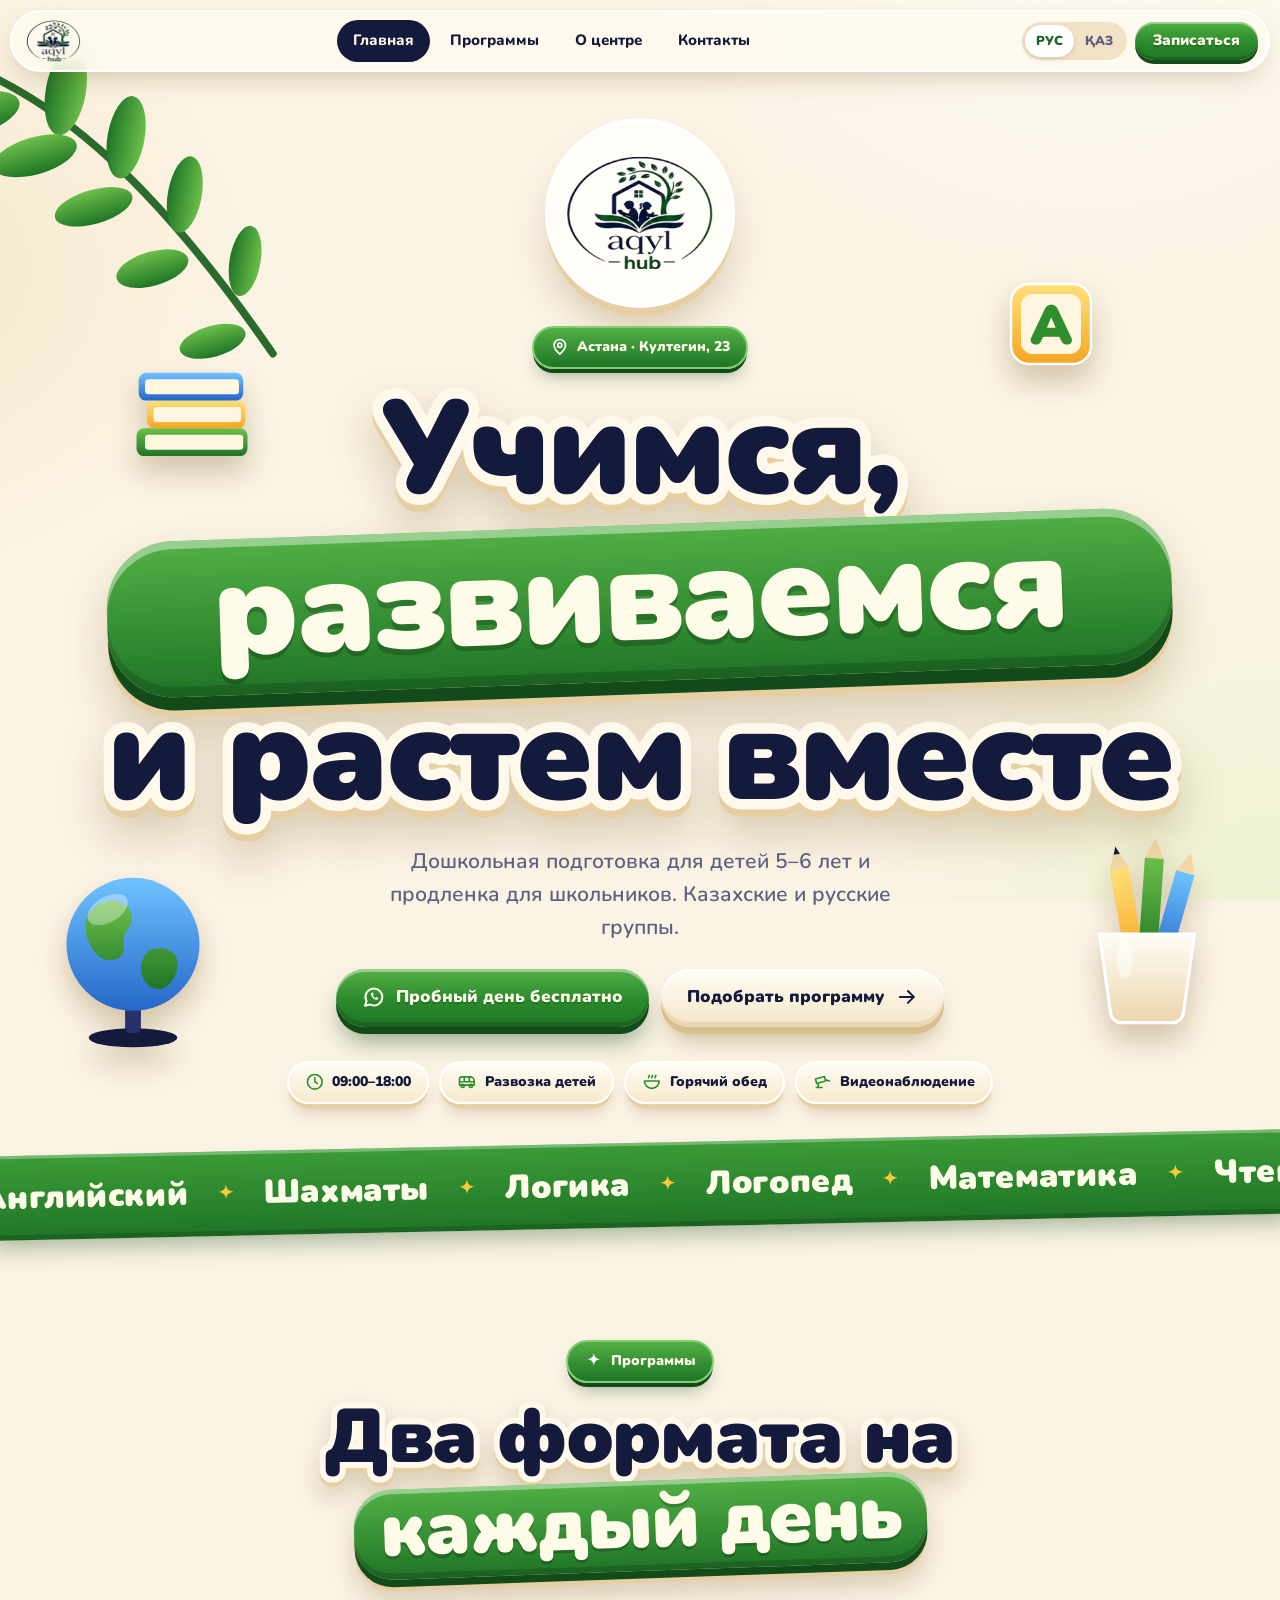
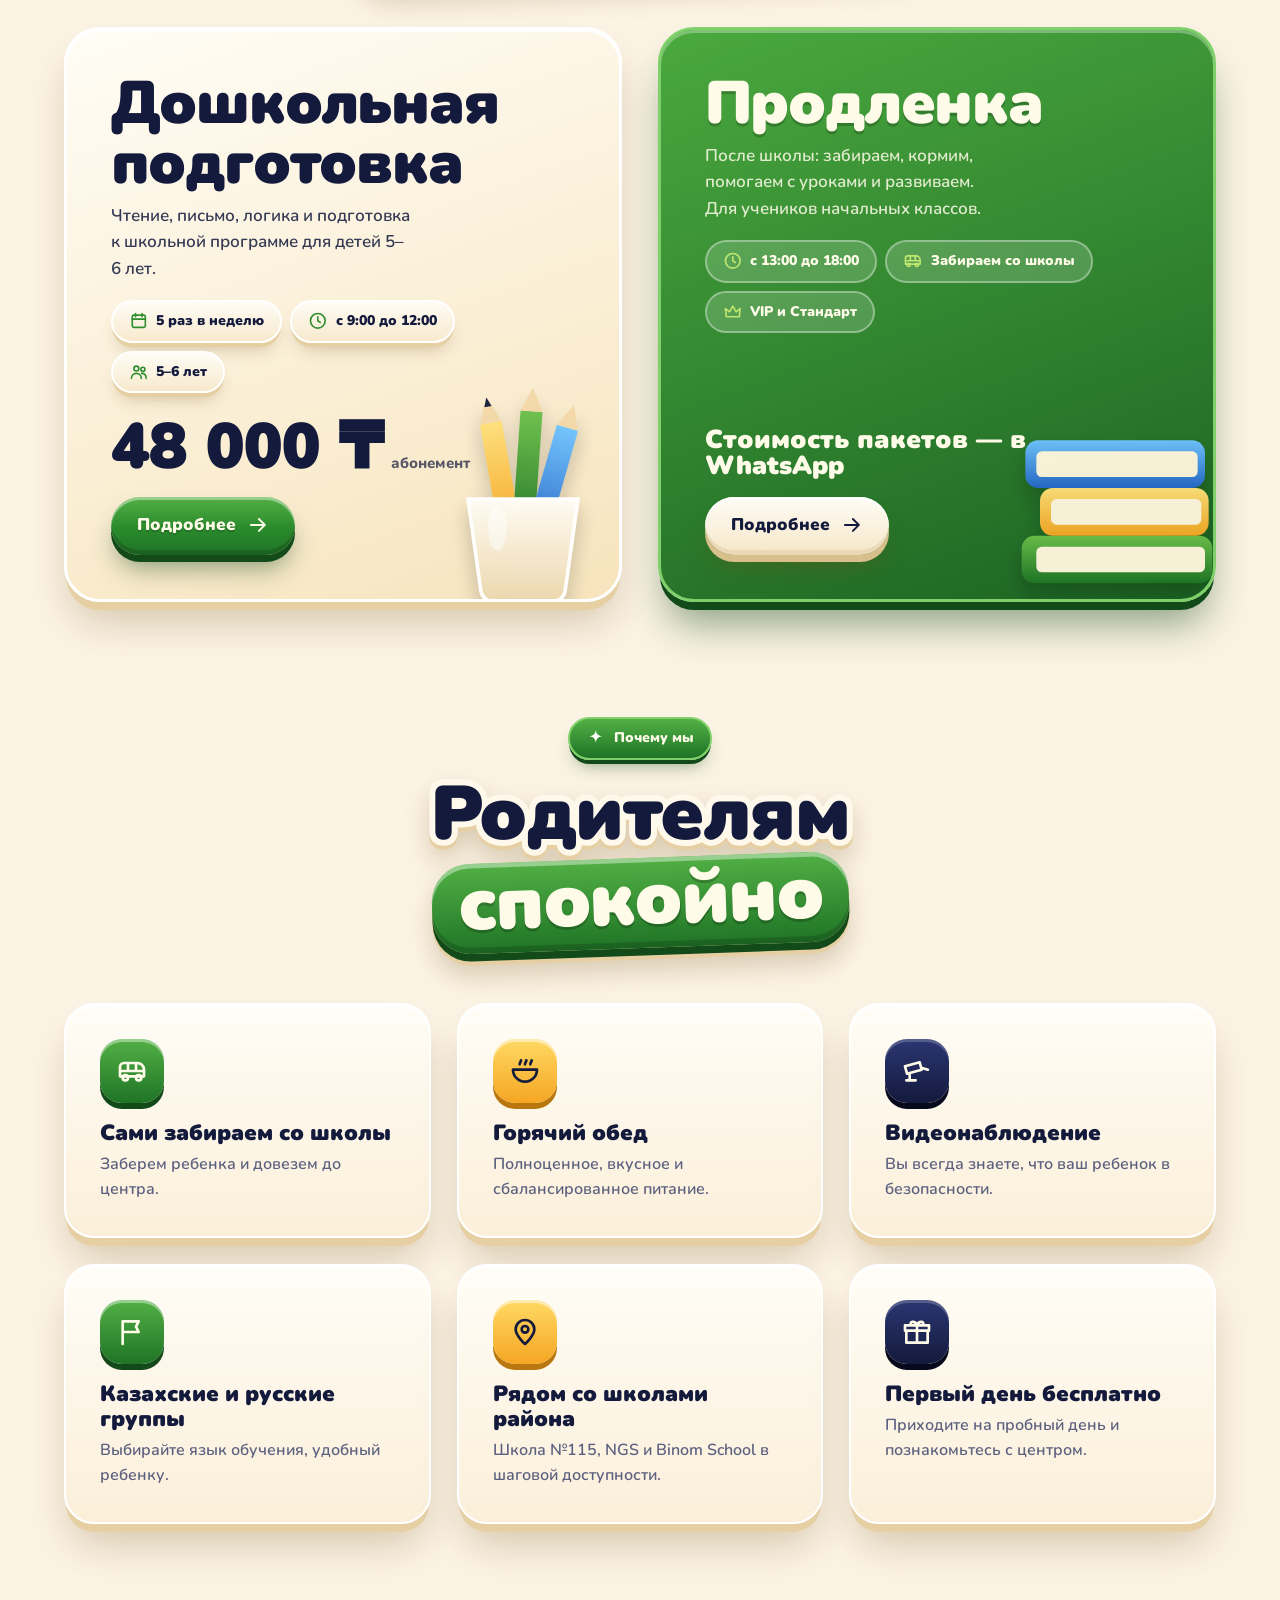
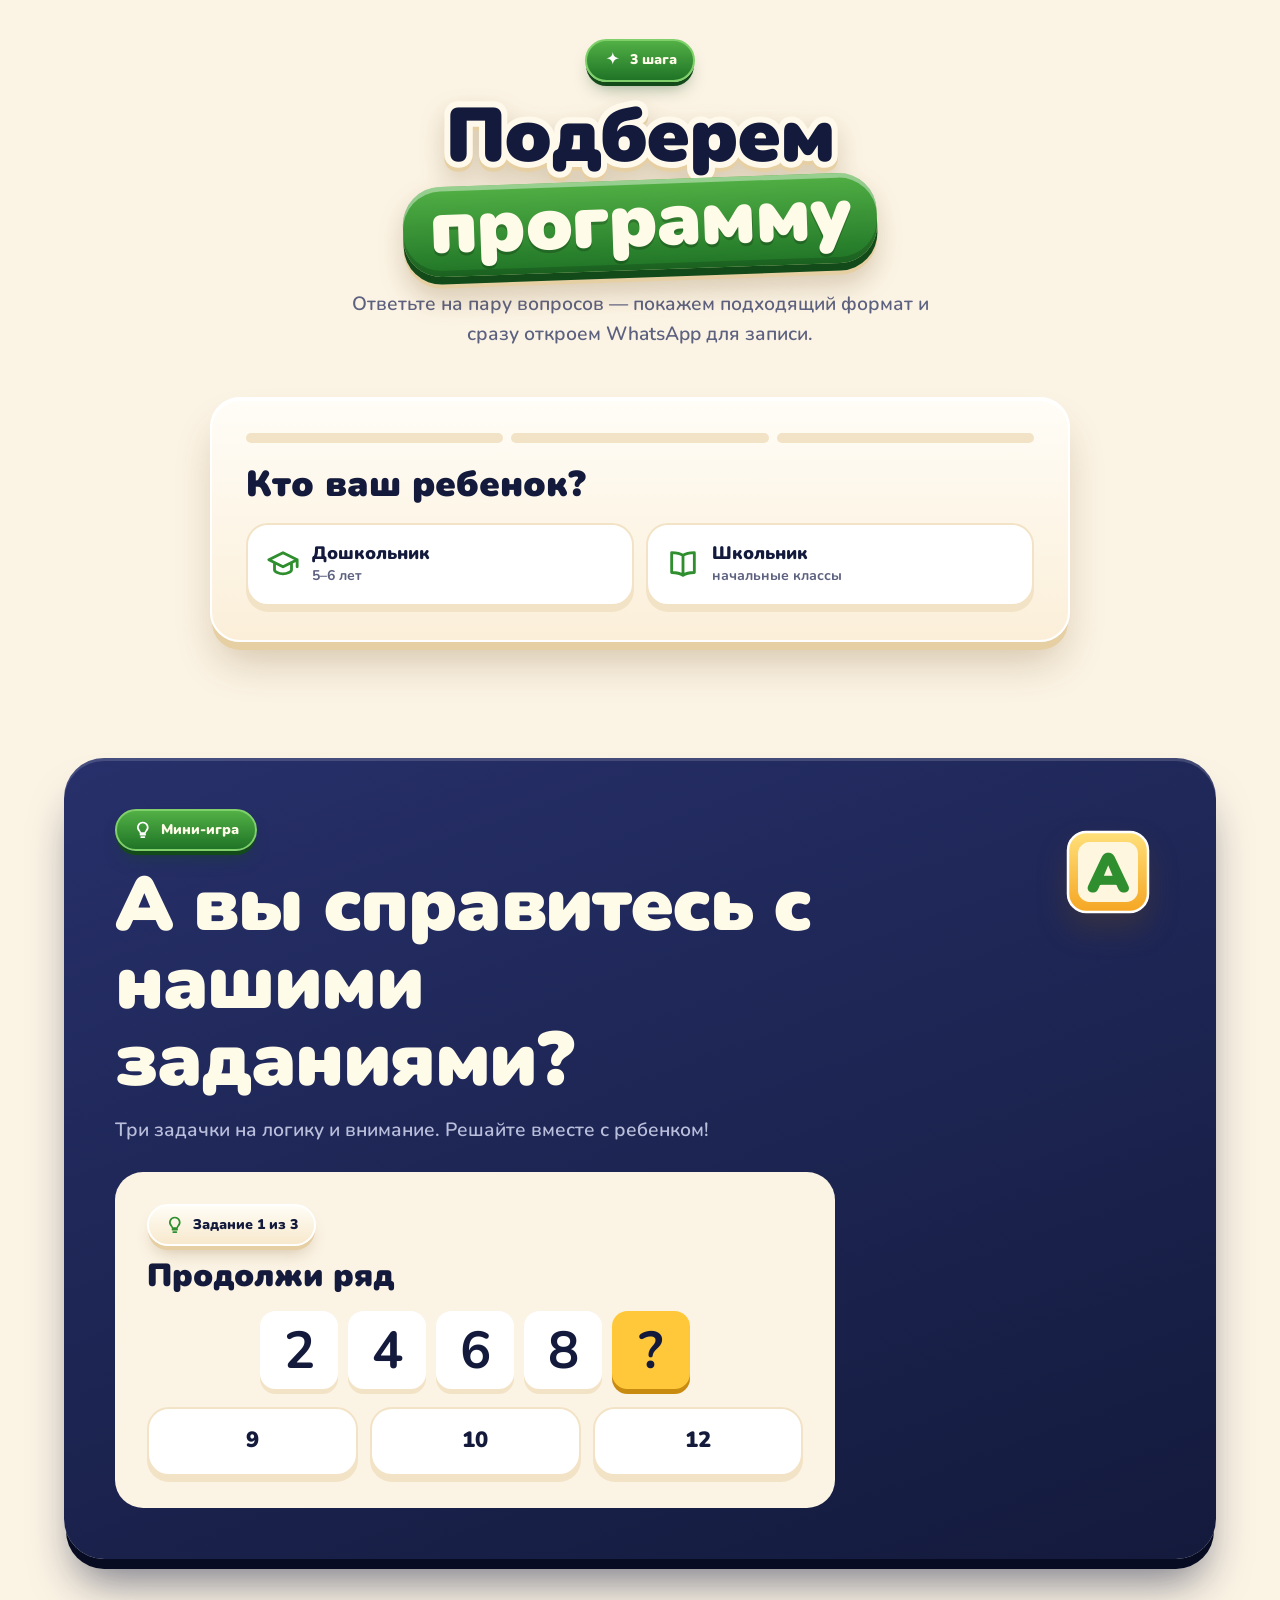
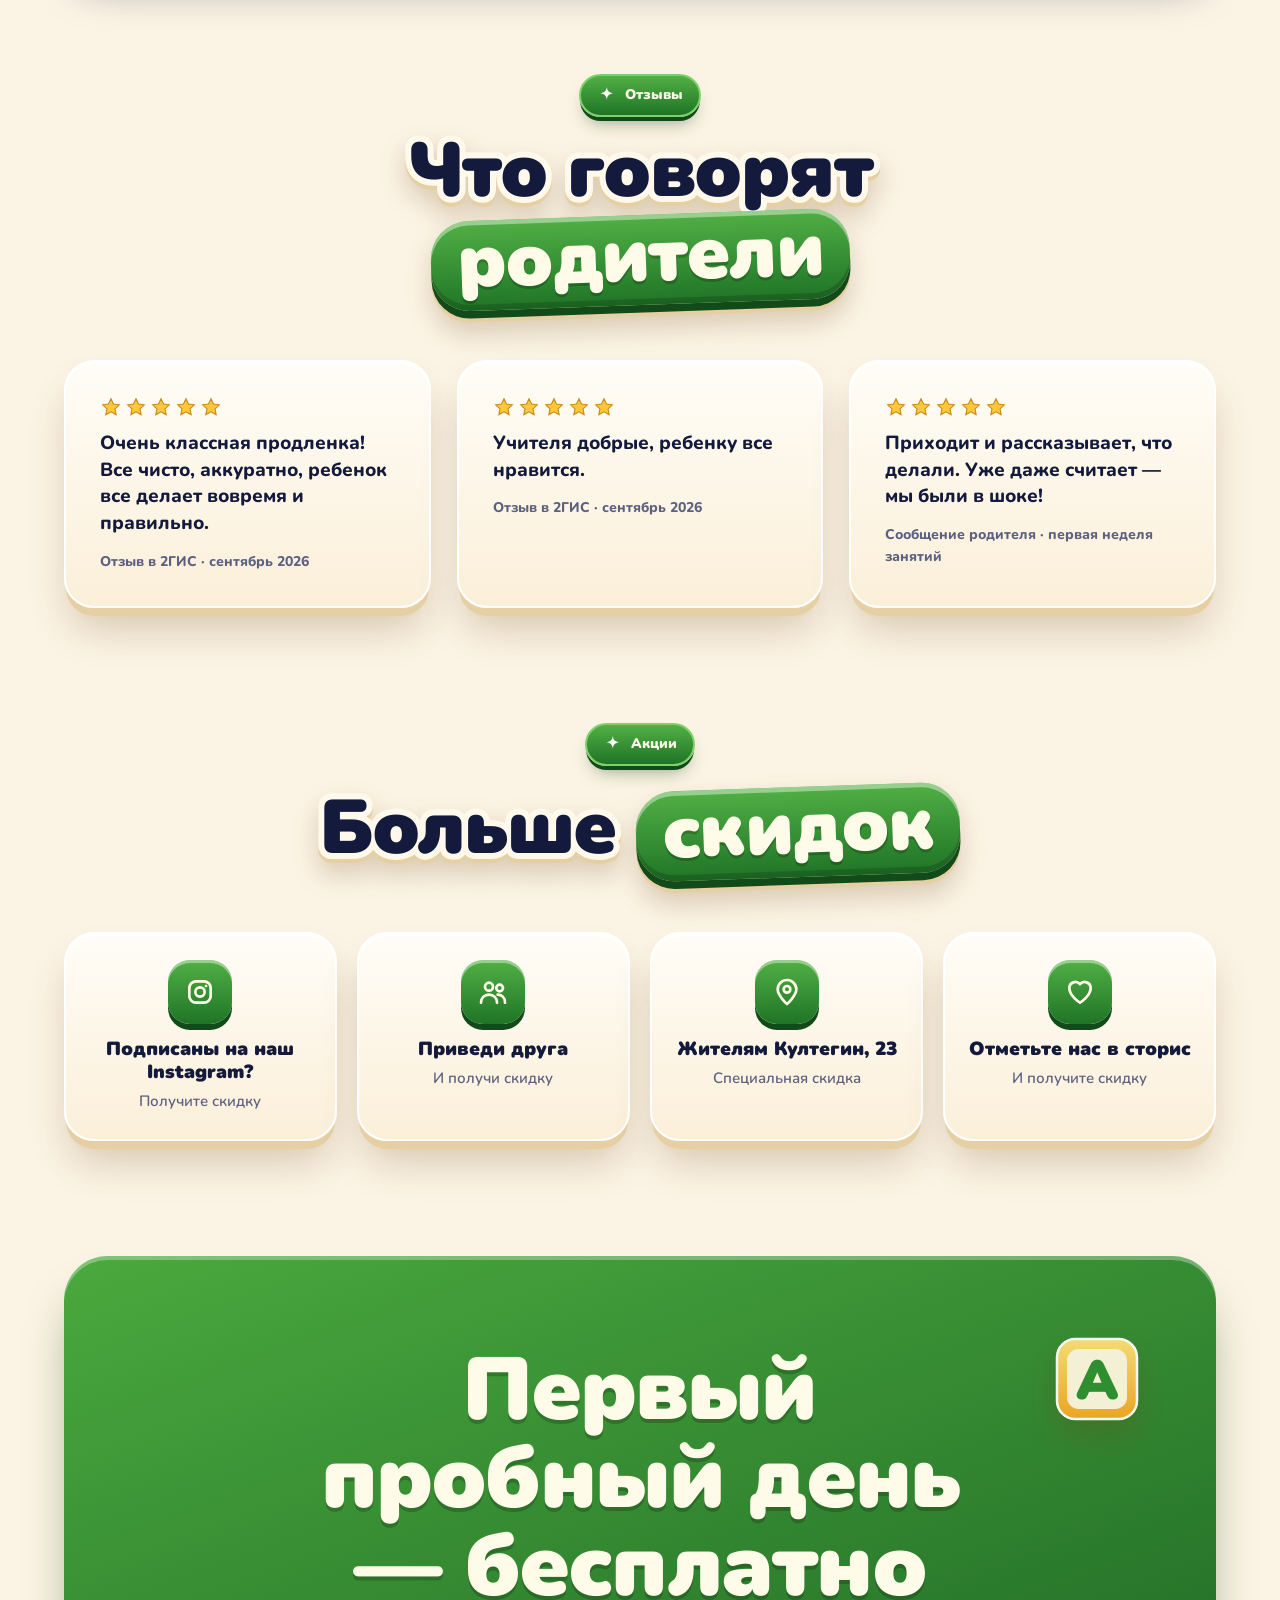
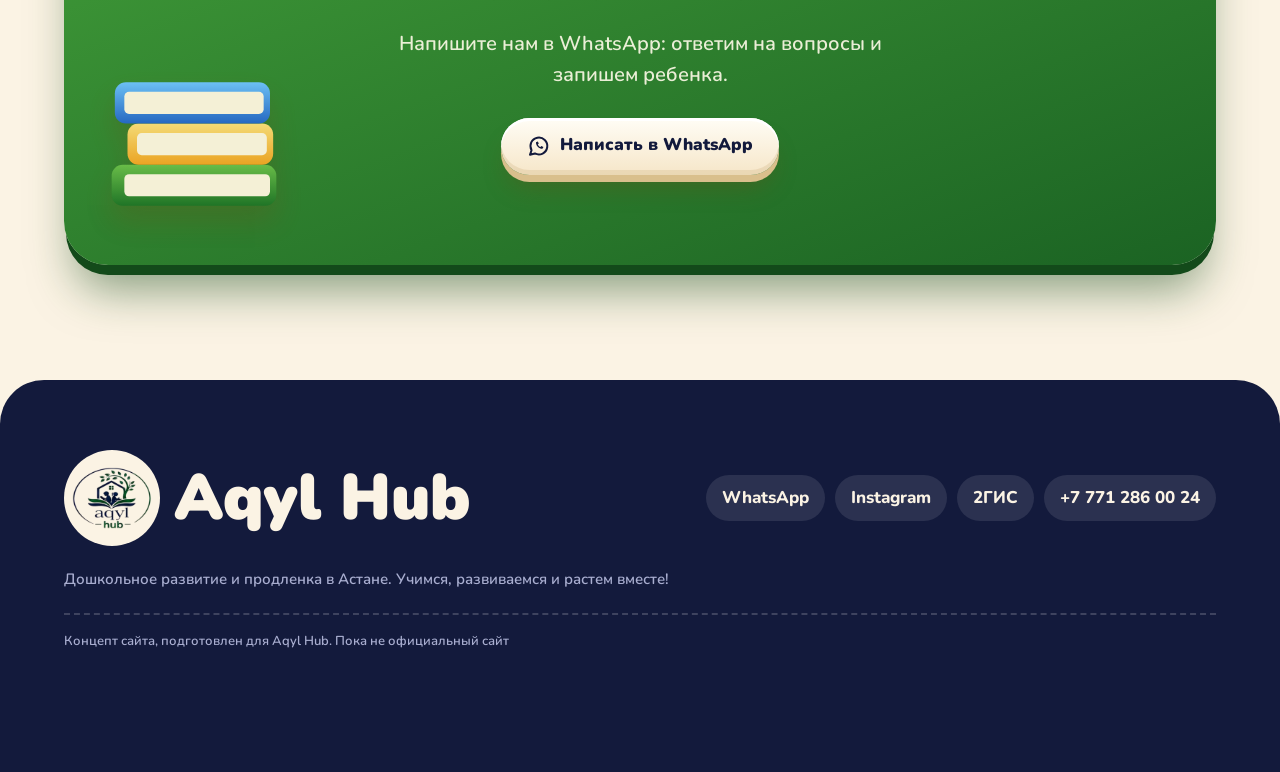
==== index.html @ fa67508c "Initial commit: Aqyl Hub site Co-Authored-By: Claude Sonnet 5.5 <noreply@anthropic.com> Claude-Sessi" ====
<!DOCTYPE html>
<html lang="ru">
<head>
<meta charset="utf-8">
<meta name="viewport" content="width=device-width, initial-scale=1, viewport-fit=cover">
<title>Aqyl Hub — дошкольная подготовка и продленка в Астане</title>
<meta name="description" content="Aqyl Hub: дошкольная подготовка для детей 5–6 лет и продленка для школьников в Астане. Развозка, горячий обед, казахские и русские группы. Первый пробный день бесплатно.">
<!-- ДЕМО: после продажи удалить следующую строку -->
<meta name="robots" content="noindex, nofollow">
<meta name="theme-color" content="#fbf3e4">
<link rel="icon" href="assets/img/favicon.png">
<link rel="stylesheet" href="css/style.css">
</head>
<body>
<svg class="sprite" aria-hidden="true"><defs><linearGradient id="gG" x1="0" y1="0" x2="0" y2="1"><stop offset="0" stop-color="#6cc04a"/><stop offset="1" stop-color="#1f7426"/></linearGradient><linearGradient id="gY" x1="0" y1="0" x2="0" y2="1"><stop offset="0" stop-color="#ffe07a"/><stop offset="1" stop-color="#f5a623"/></linearGradient><linearGradient id="gSea" x1="0" y1="0" x2="0" y2="1"><stop offset="0" stop-color="#6fc3ff"/><stop offset="1" stop-color="#2567c9"/></linearGradient><linearGradient id="gC" x1="0" y1="0" x2="0" y2="1"><stop offset="0" stop-color="#fffdf6"/><stop offset="1" stop-color="#ecd7ad"/></linearGradient></defs><symbol id="i-bus" viewBox="0 0 24 24"><path d="M3 9a3 3 0 0 1 3-3h10a5 5 0 0 1 5 5v5H3zM3 12h18M9 6v6M15 6v6"/><circle cx="7" cy="17" r="2"/><circle cx="17" cy="17" r="2"/></symbol><symbol id="i-bowl" viewBox="0 0 24 24"><path d="M3 11h18a9 9 0 0 1-18 0zM8 7c0-1.500 1-1.500 1-3M12 7c0-1.500 1-1.500 1-3M16 7c0-1.500 1-1.500 1-3"/></symbol><symbol id="i-clock" viewBox="0 0 24 24"><circle cx="12" cy="12" r="9"/><path d="M12 7v5l3 2"/></symbol><symbol id="i-cam" viewBox="0 0 24 24"><path d="M3 8.500l11-3 1.500 5.500-11 3zM15.200 9.500l5 1.500M6.500 13.500V19H11M4 19h5"/></symbol><symbol id="i-book" viewBox="0 0 24 24"><path d="M12 6c-2-1.500-5-2-8-2v14c3 0 6 .5 8 2 2-1.500 5-2 8-2V4c-3 0-6 .5-8 2zM12 6v14"/></symbol><symbol id="i-abc" viewBox="0 0 24 24"><text x="12" y="17" text-anchor="middle" font-family="Nunito,sans-serif" font-weight="900" font-size="15" fill="currentColor" stroke="none">Aa</text></symbol><symbol id="i-chess" viewBox="0 0 24 24"><circle cx="12" cy="7" r="3"/><path d="M10.500 10c0 4-2.500 5-2.500 10h8c0-5-2.500-6-2.500-10M6.500 20h11"/></symbol><symbol id="i-bulb" viewBox="0 0 24 24"><path d="M9 18h6M10 21h4M12 3a6 6 0 0 0-4 10.500c.7.700 1 1.500 1 2.500h6c0-1 .3-1.800 1-2.500A6 6 0 0 0 12 3z"/></symbol><symbol id="i-talk" viewBox="0 0 24 24"><path d="M4 5h16v11H9l-5 4zM8.500 10.500h.01M12 10.500h.01M15.500 10.500h.01"/></symbol><symbol id="i-gift" viewBox="0 0 24 24"><path d="M4 11h16v9H4zM3 7h18v4H3zM12 7v13M12 7c-1.500-4-6-3-4.500 0M12 7c1.500-4 6-3 4.500 0"/></symbol><symbol id="i-key" viewBox="0 0 24 24"><circle cx="8" cy="15" r="4"/><path d="M11 12l8-8M16 7l3 3"/></symbol><symbol id="i-pin" viewBox="0 0 24 24"><path d="M12 21s7-6.200 7-11a7 7 0 1 0-14 0c0 4.800 7 11 7 11z"/><circle cx="12" cy="10" r="2.500"/></symbol><symbol id="i-cal" viewBox="0 0 24 24"><rect x="4" y="5" width="16" height="15" rx="2"/><path d="M4 10h16M8 3v4M16 3v4"/></symbol><symbol id="i-check" viewBox="0 0 24 24"><path d="M5 12.500l4.500 4.500L19 7.500"/></symbol><symbol id="i-crown" viewBox="0 0 24 24"><path d="M4 18h16l1-10-5 4-4-7-4 7-5-4z"/></symbol><symbol id="i-star" viewBox="0 0 24 24"><path d="M12 3l2.700 5.800 6.300.800-4.600 4.400 1.200 6.300L12 17.300 6.400 20.300l1.200-6.300L3 9.600l6.300-.800z"/></symbol><symbol id="i-users" viewBox="0 0 24 24"><circle cx="9" cy="8" r="3"/><circle cx="17" cy="9" r="2.500"/><path d="M3 20c0-3.500 2.500-6 6-6s6 2.500 6 6M15.500 14c3 0 5.500 2 5.500 6"/></symbol><symbol id="i-heart" viewBox="0 0 24 24"><path d="M12 20s-8-5-8-11a4.500 4.500 0 0 1 8-2.800A4.500 4.500 0 0 1 20 9c0 6-8 11-8 11z"/></symbol><symbol id="i-cap" viewBox="0 0 24 24"><path d="M2 9l10-5 10 5-10 5zM6 11.500V16c0 1.500 3 3 6 3s6-1.500 6-3v-4.500M22 9v5"/></symbol><symbol id="i-calc" viewBox="0 0 24 24"><rect x="5" y="3" width="14" height="18" rx="2"/><path d="M8 7h8M8 12h.01M12 12h.01M16 12h.01M8 16h.01M12 16h.01M16 16h.01"/></symbol><symbol id="i-pen" viewBox="0 0 24 24"><path d="M4 20l1-4L16 5l3 3L8 19zM14 7l3 3"/></symbol><symbol id="i-flag" viewBox="0 0 24 24"><path d="M5 21V4M5 4h12l-2 4 2 4H5"/></symbol><symbol id="i-insta" viewBox="0 0 24 24"><rect x="4" y="4" width="16" height="16" rx="5"/><circle cx="12" cy="12" r="3.500"/><path d="M16.500 7.500h.01"/></symbol><symbol id="i-arrow" viewBox="0 0 24 24"><path d="M5 12h14M13 6l6 6-6 6"/></symbol><symbol id="i-wa" viewBox="0 0 24 24"><path d="M3 21l1.600-4.700A8.500 8.500 0 1 1 8 19.600L3 21z"/><path d="M9 8.400c0 3.600 3 6.600 6.600 6.600l1-1.800-2.200-1-.8 1c-1.200-.5-2.200-1.500-2.700-2.700l1-.8-1-2.200L9 8.400z" fill="currentColor" stroke="none"/></symbol><symbol id="i-phone" viewBox="0 0 24 24"><path d="M5 4h4l2 5-2.500 1.500a11 11 0 0 0 5 5L15 13l5 2v4a2 2 0 0 1-2 2A16 16 0 0 1 3 6a2 2 0 0 1 2-2z"/></symbol><symbol id="i-spark" viewBox="0 0 24 24"><path d="M12 2c.6 5 2.400 7 8 8-5.600 1-7.400 3-8 8-.6-5-2.400-7-8-8 5.600-1 7.400-3 8-8z" fill="currentColor" stroke="none"/></symbol><symbol id="t-globe" viewBox="0 0 120 120"><ellipse cx="60" cy="111" rx="28" ry="6" fill="#131a3c"/><rect x="55" y="90" width="10" height="18" rx="3" fill="#27306a"/><circle cx="60" cy="52" r="42" fill="url(#gSea)"/><path d="M34 30c9-9 23-6 25 3s-7 11-5 20-11 13-18 4-8-20-2-27zM70 56c9-4 20 0 18 11s-11 17-18 11-6-17 0-22z" fill="url(#gG)"/><ellipse cx="44" cy="30" rx="14" ry="8" fill="#fff" opacity=".35" transform="rotate(-30 44 30)"/></symbol><symbol id="t-pencils" viewBox="0 0 120 120"><g transform="rotate(-10 48 50)"><rect x="42" y="18" width="12" height="60" fill="url(#gY)"/><path d="M42 18l6-14 6 14z" fill="#f3d9a8"/><path d="M46 9l2-5 2 5z" fill="#131a3c"/></g><g transform="rotate(4 62 50)"><rect x="56" y="12" width="12" height="66" fill="url(#gG)"/><path d="M56 12l6-13 6 13z" fill="#f3d9a8"/></g><g transform="rotate(16 76 50)"><rect x="70" y="20" width="12" height="60" fill="url(#gSea)"/><path d="M70 20l6-13 6 13z" fill="#f3d9a8"/></g><path d="M30 60h60l-7 50a7 7 0 0 1-7 6H44a7 7 0 0 1-7-6z" fill="url(#gC)" stroke="#fff" stroke-width="2"/><ellipse cx="46" cy="76" rx="5" ry="12" fill="#fff" opacity=".5"/></symbol><symbol id="t-books" viewBox="0 0 120 120"><rect x="8" y="80" width="104" height="26" rx="7" fill="url(#gG)"/><rect x="16" y="86" width="92" height="14" rx="3" fill="#fff6df"/><rect x="18" y="54" width="92" height="26" rx="7" fill="url(#gY)"/><rect x="24" y="60" width="82" height="14" rx="3" fill="#fff6df"/><rect x="10" y="28" width="98" height="26" rx="7" fill="url(#gSea)"/><rect x="16" y="34" width="88" height="14" rx="3" fill="#fff6df"/></symbol><symbol id="t-cube" viewBox="0 0 120 120"><rect x="12" y="12" width="96" height="96" rx="22" fill="url(#gY)" stroke="#fff" stroke-width="3"/><rect x="24" y="24" width="72" height="72" rx="14" fill="#fff6df"/><text x="60" y="84" text-anchor="middle" font-family="Nunito,sans-serif" font-weight="1000" font-size="66" fill="#2f8f2f">A</text></symbol><symbol id="t-leaves" viewBox="0 0 220 220"><path d="M4 6C60 30 120 80 196 190" fill="none" stroke="#2a6a2c" stroke-width="5" stroke-linecap="round"/><ellipse cx="3" cy="35" rx="30" ry="13" transform="rotate(-16 3 35)" fill="url(#gG)"/><ellipse cx="62" cy="20" rx="29" ry="13" transform="rotate(100 62 20)" fill="url(#gG)"/><ellipse cx="42" cy="62" rx="28" ry="12" transform="rotate(-16 42 62)" fill="url(#gG)"/><ellipse cx="101" cy="50" rx="27" ry="12" transform="rotate(100 101 50)" fill="url(#gG)"/><ellipse cx="80" cy="95" rx="26" ry="11" transform="rotate(-16 80 95)" fill="url(#gG)"/><ellipse cx="139" cy="87" rx="25" ry="11" transform="rotate(100 139 87)" fill="url(#gG)"/><ellipse cx="118" cy="135" rx="24" ry="11" transform="rotate(-16 118 135)" fill="url(#gG)"/><ellipse cx="178" cy="130" rx="23" ry="10" transform="rotate(100 178 130)" fill="url(#gG)"/><ellipse cx="157" cy="182" rx="22" ry="10" transform="rotate(-16 157 182)" fill="url(#gG)"/></symbol></svg>
<div class="loader" aria-hidden="true"><img src="assets/img/logo.png" alt=""><i></i></div>
<header class="header">
  <a class="logo" href="index.html" aria-label="Aqyl Hub"><img src="assets/img/logo.png" alt="Aqyl Hub"></a>
  <nav class="nav"><a href="index.html" class="active" data-i18n="nav_home">Главная</a><a href="programs.html" data-i18n="nav_prog">Программы</a><a href="center.html" data-i18n="nav_center">О центре</a><a href="contacts.html" data-i18n="nav_contacts">Контакты</a></nav>
  <div class="header__right">
    <div class="lang" role="group" aria-label="Язык"><button data-lang="ru" class="on">РУС</button><button data-lang="kz">ҚАЗ</button></div>
    <a class="btn btn--green btn--sm" href="https://wa.me/message/JJMIDLDBWJNTH1" target="_blank" rel="noopener" data-wa data-i18n="btn_trial_s">Записаться</a>
    <button class="burger" aria-label="Меню"><i></i><i></i></button>
  </div>
</header>
<main>
<section class="hero">
  <svg class="hero__leaf hero__leaf--l sway" viewBox="0 0 220 220" aria-hidden="true"><use href="#t-leaves"/></svg>
  <svg class="hero__leaf hero__leaf--r sway" viewBox="0 0 220 220" aria-hidden="true"><use href="#t-leaves"/></svg>
  <div class="toy toy--globe float" data-depth="18"><svg viewBox="0 0 120 120" aria-hidden="true"><use href="#t-globe"/></svg></div><div class="toy toy--pencils float" data-depth="-22" style="--t:7s;--fd:-2s"><svg viewBox="0 0 120 120" aria-hidden="true"><use href="#t-pencils"/></svg></div><div class="toy toy--cube float" data-depth="30" style="--t:5s;--fd:-1s"><svg viewBox="0 0 120 120" aria-hidden="true"><use href="#t-cube"/></svg></div><div class="toy toy--books float" data-depth="-14" style="--t:8s;--fd:-3s"><svg viewBox="0 0 120 120" aria-hidden="true"><use href="#t-books"/></svg></div>
  <div class="hero__logo"><img src="assets/img/logo.png" alt="Aqyl Hub"></div>
  <span class="pill pill--green" style="position:relative;z-index:2;margin-bottom:14px"><svg class="ic" aria-hidden="true"><use href="#i-pin"/></svg><span data-i18n="city">Астана · Култегин, 23</span></span>
  <h1 class="poster"><span data-i18n="h1a">Учимся,</span><span><span class="gword" data-i18n="h1b">развиваемся</span></span><span data-i18n="h1c">и растем вместе</span></h1>
  <p class="hero__sub" data-i18n="hero_sub">Дошкольная подготовка для детей 5–6 лет и продленка для школьников. Казахские и русские группы.</p>
  <div class="hero__btns"><a class="btn btn--green" href="https://wa.me/message/JJMIDLDBWJNTH1" target="_blank" rel="noopener" data-wa><svg class="ic" aria-hidden="true"><use href="#i-wa"/></svg><span data-i18n="btn_trial">Пробный день бесплатно</span></a><a class="btn btn--cream" href="#quiz"><span data-i18n="btn_pick">Подобрать программу</span><svg class="ic" aria-hidden="true"><use href="#i-arrow"/></svg></a></div>
  <div class="hero__chips"><span class="pill"><svg class="ic" aria-hidden="true"><use href="#i-clock"/></svg><span data-i18n="ch_time">09:00–18:00</span></span><span class="pill"><svg class="ic" aria-hidden="true"><use href="#i-bus"/></svg><span data-i18n="ch_bus">Развозка детей</span></span><span class="pill"><svg class="ic" aria-hidden="true"><use href="#i-bowl"/></svg><span data-i18n="ch_lunch">Горячий обед</span></span><span class="pill"><svg class="ic" aria-hidden="true"><use href="#i-cam"/></svg><span data-i18n="ch_cam">Видеонаблюдение</span></span></div>
</section>
<div class="marquee" aria-hidden="true"><div class="marquee__track"><span data-i18n="mq1">Английский</span><svg class="" aria-hidden="true"><use href="#i-spark"/></svg><span data-i18n="mq2">Шахматы</span><svg class="" aria-hidden="true"><use href="#i-spark"/></svg><span data-i18n="mq3">Логика</span><svg class="" aria-hidden="true"><use href="#i-spark"/></svg><span data-i18n="mq4">Логопед</span><svg class="" aria-hidden="true"><use href="#i-spark"/></svg><span data-i18n="mq5">Математика</span><svg class="" aria-hidden="true"><use href="#i-spark"/></svg><span data-i18n="mq6">Чтение и письмо</span><svg class="" aria-hidden="true"><use href="#i-spark"/></svg><span data-i18n="mq7">Домашние задания</span><svg class="" aria-hidden="true"><use href="#i-spark"/></svg></div><div class="marquee__track"><span data-i18n="mq1">Английский</span><svg class="" aria-hidden="true"><use href="#i-spark"/></svg><span data-i18n="mq2">Шахматы</span><svg class="" aria-hidden="true"><use href="#i-spark"/></svg><span data-i18n="mq3">Логика</span><svg class="" aria-hidden="true"><use href="#i-spark"/></svg><span data-i18n="mq4">Логопед</span><svg class="" aria-hidden="true"><use href="#i-spark"/></svg><span data-i18n="mq5">Математика</span><svg class="" aria-hidden="true"><use href="#i-spark"/></svg><span data-i18n="mq6">Чтение и письмо</span><svg class="" aria-hidden="true"><use href="#i-spark"/></svg><span data-i18n="mq7">Домашние задания</span><svg class="" aria-hidden="true"><use href="#i-spark"/></svg></div><div class="marquee__track"><span data-i18n="mq1">Английский</span><svg class="" aria-hidden="true"><use href="#i-spark"/></svg><span data-i18n="mq2">Шахматы</span><svg class="" aria-hidden="true"><use href="#i-spark"/></svg><span data-i18n="mq3">Логика</span><svg class="" aria-hidden="true"><use href="#i-spark"/></svg><span data-i18n="mq4">Логопед</span><svg class="" aria-hidden="true"><use href="#i-spark"/></svg><span data-i18n="mq5">Математика</span><svg class="" aria-hidden="true"><use href="#i-spark"/></svg><span data-i18n="mq6">Чтение и письмо</span><svg class="" aria-hidden="true"><use href="#i-spark"/></svg><span data-i18n="mq7">Домашние задания</span><svg class="" aria-hidden="true"><use href="#i-spark"/></svg></div></div>
<section class="section">
  <div class="center" data-r><span class="pill pill--green kicker"><svg class="ic" aria-hidden="true"><use href="#i-spark"/></svg><span data-i18n="prog_k">Программы</span></span><h2 class="poster h2" data-i18n="prog_h">Два формата на <span class="gword">каждый день</span></h2></div>
  <div class="duo">
    <article class="prog prog--a" data-r data-tilt>
      <h3 data-i18n="pa">Дошкольная подготовка</h3><p data-i18n="pa_d">Чтение, письмо, логика и подготовка к школьной программе для детей 5–6 лет.</p>
      <div class="prog__facts"><span class="pill"><svg class="ic" aria-hidden="true"><use href="#i-cal"/></svg><span data-i18n="pa_f1">5 раз в неделю</span></span><span class="pill"><svg class="ic" aria-hidden="true"><use href="#i-clock"/></svg><span data-i18n="pa_f2">с 9:00 до 12:00</span></span><span class="pill"><svg class="ic" aria-hidden="true"><use href="#i-users"/></svg><span data-i18n="pa_f3">5–6 лет</span></span></div>
      <div class="prog__price">48 000 ₸ <small data-i18n="pa_price">абонемент</small></div>
      <a class="btn btn--green" href="programs.html#pre"><span data-i18n="btn_more">Подробнее</span><svg class="ic" aria-hidden="true"><use href="#i-arrow"/></svg></a>
      <svg class="prog__art float" viewBox="0 0 120 120" aria-hidden="true"><use href="#t-pencils"/></svg>
    </article>
    <article class="prog prog--b" data-r data-tilt style="--d:.1s">
      <h3 data-i18n="pb">Продленка</h3><p data-i18n="pb_d">После школы: забираем, кормим, помогаем с уроками и развиваем. Для учеников начальных классов.</p>
      <div class="prog__facts"><span class="pill"><svg class="ic" aria-hidden="true"><use href="#i-clock"/></svg><span data-i18n="pb_f1">с 13:00 до 18:00</span></span><span class="pill"><svg class="ic" aria-hidden="true"><use href="#i-bus"/></svg><span data-i18n="pb_f2">Забираем со школы</span></span><span class="pill"><svg class="ic" aria-hidden="true"><use href="#i-crown"/></svg><span data-i18n="pb_f3">VIP и Стандарт</span></span></div>
      <div class="prog__price" style="font-size:clamp(20px,2.4vw,26px)"><span data-i18n="pb_price">Стоимость пакетов — в WhatsApp</span></div>
      <a class="btn btn--cream" href="programs.html#after"><span data-i18n="btn_more">Подробнее</span><svg class="ic" aria-hidden="true"><use href="#i-arrow"/></svg></a>
      <svg class="prog__art float" viewBox="0 0 120 120" aria-hidden="true" style="--t:7s"><use href="#t-books"/></svg>
    </article>
  </div>
</section>
<section class="section" style="padding-top:0">
  <div class="center" data-r><span class="pill pill--green kicker"><svg class="ic" aria-hidden="true"><use href="#i-spark"/></svg><span data-i18n="why_k">Почему мы</span></span><h2 class="poster h2" data-i18n="why_h">Родителям <span class="gword">спокойно</span></h2></div>
  <div class="grid"><div class="card feat" data-r style="--d:0.00s"><div class="feat__ic"><svg class="ic" aria-hidden="true"><use href="#i-bus"/></svg></div><h3 data-i18n="w1">Сами забираем со школы</h3><p data-i18n="w1d">Заберем ребенка и довезем до центра.</p></div><div class="card feat" data-r style="--d:0.08s"><div class="feat__ic"><svg class="ic" aria-hidden="true"><use href="#i-bowl"/></svg></div><h3 data-i18n="w2">Горячий обед</h3><p data-i18n="w2d">Полноценное, вкусное и сбалансированное питание.</p></div><div class="card feat" data-r style="--d:0.16s"><div class="feat__ic"><svg class="ic" aria-hidden="true"><use href="#i-cam"/></svg></div><h3 data-i18n="w3">Видеонаблюдение</h3><p data-i18n="w3d">Вы всегда знаете, что ваш ребенок в безопасности.</p></div><div class="card feat" data-r style="--d:0.00s"><div class="feat__ic"><svg class="ic" aria-hidden="true"><use href="#i-flag"/></svg></div><h3 data-i18n="w4">Казахские и русские группы</h3><p data-i18n="w4d">Выбирайте язык обучения, удобный ребенку.</p></div><div class="card feat" data-r style="--d:0.08s"><div class="feat__ic"><svg class="ic" aria-hidden="true"><use href="#i-pin"/></svg></div><h3 data-i18n="w5">Рядом со школами района</h3><p data-i18n="w5d">Школа №115, NGS и Binom School в шаговой доступности.</p></div><div class="card feat" data-r style="--d:0.16s"><div class="feat__ic"><svg class="ic" aria-hidden="true"><use href="#i-gift"/></svg></div><h3 data-i18n="w6">Первый день бесплатно</h3><p data-i18n="w6d">Приходите на пробный день и познакомьтесь с центром.</p></div></div>
</section>
<section class="section" id="quiz" style="padding-top:0">
  <div class="center" data-r><span class="pill pill--green kicker"><svg class="ic" aria-hidden="true"><use href="#i-spark"/></svg><span data-i18n="quiz_k">3 шага</span></span><h2 class="poster h2" data-i18n="quiz_h">Подберем <span class="gword">программу</span></h2><p class="lead" data-i18n="quiz_l">Ответьте на пару вопросов — покажем подходящий формат и сразу откроем WhatsApp для записи.</p></div>
  <div class="card quiz" data-r><div class="quiz__bar"><i></i><i></i><i></i></div><div id="quiz-body"></div></div>
</section>
<section class="section" style="padding-top:0">
  <div class="game" data-r>
    <div class="toy toy--cube float" style="right:5%;top:8%;display:block;--t:5s"><svg viewBox="0 0 120 120" aria-hidden="true"><use href="#t-cube"/></svg></div>
    <span class="pill pill--green kicker"><svg class="ic" aria-hidden="true"><use href="#i-bulb"/></svg><span data-i18n="game_k">Мини-игра</span></span><h2 class="poster h2" data-i18n="game_h">А вы справитесь с нашими заданиями?</h2><p class="lead" data-i18n="game_l">Три задачки на логику и внимание. Решайте вместе с ребенком!</p>
    <div class="game__box" id="game"></div>
  </div>
</section>
<section class="section" style="padding-top:0">
  <div class="center" data-r><span class="pill pill--green kicker"><svg class="ic" aria-hidden="true"><use href="#i-spark"/></svg><span data-i18n="rev_k">Отзывы</span></span><h2 class="poster h2" data-i18n="rev_h">Что говорят <span class="gword">родители</span></h2></div>
  <div class="reviews"><figure class="card rev" data-r style="--d:0.0s;--tilt:-1.5deg"><div class="rev__stars"><svg class="" aria-hidden="true"><use href="#i-star"/></svg><svg class="" aria-hidden="true"><use href="#i-star"/></svg><svg class="" aria-hidden="true"><use href="#i-star"/></svg><svg class="" aria-hidden="true"><use href="#i-star"/></svg><svg class="" aria-hidden="true"><use href="#i-star"/></svg></div><blockquote data-i18n="r1">Очень классная продленка! Все чисто, аккуратно, ребенок все делает вовремя и правильно.</blockquote><cite data-i18n="r_src1">Отзыв в 2ГИС · сентябрь 2026</cite></figure><figure class="card rev" data-r style="--d:0.1s;--tilt:1.2deg"><div class="rev__stars"><svg class="" aria-hidden="true"><use href="#i-star"/></svg><svg class="" aria-hidden="true"><use href="#i-star"/></svg><svg class="" aria-hidden="true"><use href="#i-star"/></svg><svg class="" aria-hidden="true"><use href="#i-star"/></svg><svg class="" aria-hidden="true"><use href="#i-star"/></svg></div><blockquote data-i18n="r2">Учителя добрые, ребенку все нравится.</blockquote><cite data-i18n="r_src1">Отзыв в 2ГИС · сентябрь 2026</cite></figure><figure class="card rev" data-r style="--d:0.2s;--tilt:-0.8deg"><div class="rev__stars"><svg class="" aria-hidden="true"><use href="#i-star"/></svg><svg class="" aria-hidden="true"><use href="#i-star"/></svg><svg class="" aria-hidden="true"><use href="#i-star"/></svg><svg class="" aria-hidden="true"><use href="#i-star"/></svg><svg class="" aria-hidden="true"><use href="#i-star"/></svg></div><blockquote data-i18n="r3">Приходит и рассказывает, что делали. Уже даже считает — мы были в шоке!</blockquote><cite data-i18n="r_src3">Сообщение родителя · первая неделя занятий</cite></figure></div>
</section>
<section class="section" style="padding-top:0">
  <div class="center" data-r><span class="pill pill--green kicker"><svg class="ic" aria-hidden="true"><use href="#i-spark"/></svg><span data-i18n="sale_k">Акции</span></span><h2 class="poster h2" data-i18n="sale_h">Больше <span class="gword">скидок</span></h2></div>
  <div class="sale"><div class="card" data-r="pop" style="--d:0.00s"><div class="feat__ic"><svg class="ic" aria-hidden="true"><use href="#i-insta"/></svg></div><h3 data-i18n="s1">Подписаны на наш Instagram?</h3><p data-i18n="s1d">Получите скидку</p></div><div class="card" data-r="pop" style="--d:0.08s"><div class="feat__ic"><svg class="ic" aria-hidden="true"><use href="#i-users"/></svg></div><h3 data-i18n="s2">Приведи друга</h3><p data-i18n="s2d">И получи скидку</p></div><div class="card" data-r="pop" style="--d:0.16s"><div class="feat__ic"><svg class="ic" aria-hidden="true"><use href="#i-pin"/></svg></div><h3 data-i18n="s3">Жителям Култегин, 23</h3><p data-i18n="s3d">Специальная скидка</p></div><div class="card" data-r="pop" style="--d:0.24s"><div class="feat__ic"><svg class="ic" aria-hidden="true"><use href="#i-heart"/></svg></div><h3 data-i18n="s4">Отметьте нас в сторис</h3><p data-i18n="s4d">И получите скидку</p></div></div>
</section>
<section class="cta" data-r>
  <div class="toy toy--globe float" style="--t:7s;left:3%;bottom:6%"><svg viewBox="0 0 120 120" aria-hidden="true"><use href="#t-books"/></svg></div><div class="toy toy--cube float" style="--t:5s;right:6%;top:12%;display:block"><svg viewBox="0 0 120 120" aria-hidden="true"><use href="#t-cube"/></svg></div>
  <h2 data-i18n="cta_h">Первый пробный день — бесплатно</h2><p data-i18n="cta_p">Напишите нам в WhatsApp: ответим на вопросы и запишем ребенка.</p>
  <div class="hero__btns"><a class="btn btn--cream" href="https://wa.me/message/JJMIDLDBWJNTH1" target="_blank" rel="noopener" data-wa><svg class="ic" aria-hidden="true"><use href="#i-wa"/></svg><span data-i18n="btn_wa">Написать в WhatsApp</span></a></div>
</section>

</main>
<footer class="footer">
  <div class="footer__top">
    <div class="footer__logo"><span><img src="assets/img/logo.png" alt=""></span>Aqyl Hub</div>
    <div class="footer__links"><a href="https://wa.me/message/JJMIDLDBWJNTH1" target="_blank" rel="noopener">WhatsApp</a><a href="https://www.instagram.com/aqyl.hub.kz" target="_blank" rel="noopener">Instagram</a><a href="https://2gis.kz/astana/search/Aqyl%20hub" target="_blank" rel="noopener">2ГИС</a><a href="tel:+77712860024">+7 771 286 00 24</a></div>
  </div>
  <p data-i18n="foot">Дошкольное развитие и продленка в Астане. Учимся, развиваемся и растем вместе!</p>
  <!-- ДЕМО: после продажи удалить следующую строку -->
  <p class="demo" data-i18n="demo">Концепт сайта, подготовлен для Aqyl Hub. Пока не официальный сайт</p>
</footer>
<div class="dock"><a class="btn btn--green" href="https://wa.me/message/JJMIDLDBWJNTH1" target="_blank" rel="noopener" data-wa><svg class="ic" aria-hidden="true"><use href="#i-wa"/></svg><span data-i18n="btn_trial">Пробный день бесплатно</span></a><a class="btn btn--cream" href="tel:+77712860024" aria-label="Позвонить"><svg class="ic" aria-hidden="true"><use href="#i-phone"/></svg></a></div>
<a class="btn btn--green fab" href="https://wa.me/message/JJMIDLDBWJNTH1" target="_blank" rel="noopener" data-wa><svg class="ic" aria-hidden="true"><use href="#i-wa"/></svg><span data-i18n="btn_trial">Пробный день бесплатно</span></a>
<script src="js/main.js"></script>
</body>
</html>
---- css/style.css ----
/* Aqyl Hub — оформление и анимации */
@font-face{font-family:"Nunito";font-style:normal;font-weight:200 1000;font-display:swap;src:url("../assets/fonts/nunito-cyrillic-ext-wght-normal.woff2") format("woff2");unicode-range:U+0460-052F,U+1C80-1C8A,U+20B4,U+2DE0-2DFF,U+A640-A69F,U+FE2E-FE2F}
@font-face{font-family:"Nunito";font-style:normal;font-weight:200 1000;font-display:swap;src:url("../assets/fonts/nunito-cyrillic-wght-normal.woff2") format("woff2");unicode-range:U+0301,U+0400-045F,U+0490-0491,U+04B0-04B1,U+2116}
@font-face{font-family:"Nunito";font-style:normal;font-weight:200 1000;font-display:swap;src:url("../assets/fonts/nunito-latin-wght-normal.woff2") format("woff2");unicode-range:U+0000-00FF,U+0131,U+0152-0153,U+02BB-02BC,U+02C6,U+02DA,U+02DC,U+0304,U+0308,U+0329,U+2000-206F,U+20AC,U+2122,U+2191,U+2193,U+2212,U+2215,U+FEFF,U+FFFD}

:root{
  --cream:#fbf3e4; --cream2:#f3e3c6; --card:#fffaf0; --navy:#131a3c; --muted:#5d6180;
  --green:#2f8f2f; --green-d:#1b6323; --green-dd:#134a1a; --lime:#bfe66f; --yellow:#ffc83a; --sand:#e6cfa3;
  --pad:clamp(18px,5vw,72px); --ease:cubic-bezier(.2,.8,.2,1); --spring:cubic-bezier(.34,1.56,.64,1);
  --shadow:0 2px 0 #fff inset,0 10px 0 -2px var(--sand),0 26px 40px -8px rgba(110,75,20,.28);
}
*{box-sizing:border-box;margin:0;padding:0}
html{scroll-behavior:smooth;-webkit-text-size-adjust:100%}
body{font-family:"Nunito",system-ui,sans-serif;font-size:17px;line-height:1.55;font-weight:600;color:var(--navy);background:var(--cream);overflow-x:hidden;-webkit-font-smoothing:antialiased;padding-bottom:env(safe-area-inset-bottom)}
body::before{content:"";position:fixed;inset:0;z-index:-1;background:radial-gradient(60vmax 50vmax at 85% -10%,#fffdf6 0,transparent 60%),radial-gradient(50vmax 40vmax at -10% 30%,#f6e7c9 0,transparent 60%),radial-gradient(60vmax 50vmax at 100% 100%,#eef3d2 0,transparent 55%),var(--cream)}
main{overflow-x:clip}
img,svg{display:block;max-width:100%}
a{color:inherit;text-decoration:none}
button,input,textarea{font:inherit;color:inherit}
button{background:none;border:0;cursor:pointer}
ul{list-style:none}
::selection{background:var(--green);color:#fff}
:focus-visible{outline:3px solid var(--yellow);outline-offset:3px;border-radius:8px}
.ic{width:1.4em;height:1.4em;flex:none;fill:none;stroke:currentColor;stroke-width:2;stroke-linecap:round;stroke-linejoin:round}
.sprite{position:absolute;width:0;height:0;overflow:hidden}

/* Заставка */
.loader{position:fixed;inset:0;z-index:100;background:var(--cream);display:grid;place-items:center;transition:opacity .6s .1s,visibility 0s .7s}
.loader img{width:min(54vw,240px);animation:pop 1s var(--spring) both}
.loader i{position:absolute;bottom:22%;left:50%;width:140px;height:10px;margin-left:-70px;border-radius:9px;background:var(--cream2);overflow:hidden}
.loader i::after{content:"";position:absolute;inset:0;border-radius:9px;background:linear-gradient(90deg,var(--green),var(--lime));transform:translateX(-100%);animation:load 1.1s var(--ease) forwards}
@keyframes load{to{transform:none}}
@keyframes pop{from{transform:scale(.4) rotate(-8deg);opacity:0}}
body.ready .loader{opacity:0;visibility:hidden}
body.noloader .loader{display:none}

/* Шапка */
.header{position:fixed;top:calc(10px + env(safe-area-inset-top));left:10px;right:10px;z-index:60;display:flex;align-items:center;justify-content:space-between;gap:10px;padding:8px 10px 8px 14px;border-radius:999px;background:rgba(255,250,240,.82);backdrop-filter:blur(14px);-webkit-backdrop-filter:blur(14px);border:2px solid #fff;box-shadow:0 10px 30px -10px rgba(110,75,20,.35);transition:transform .45s var(--ease)}
.header.hide{transform:translateY(-140%)}
.logo{display:flex;align-items:center;gap:8px;font-weight:1000;font-size:19px;letter-spacing:-.01em}
.logo img{height:42px;width:auto}
.nav{display:flex;gap:4px}
.nav a{padding:9px 16px;border-radius:99px;font-weight:800;font-size:15px;transition:background .25s,color .25s}
.nav a:hover{background:var(--cream2)}
.nav a.active{background:var(--navy);color:var(--cream)}
.header__right{display:flex;align-items:center;gap:8px}
.lang{display:flex;background:var(--cream2);border-radius:99px;padding:3px}
.lang button{padding:6px 11px;border-radius:99px;font-weight:900;font-size:13px;color:var(--muted);transition:.25s}
.lang button.on{background:#fff;color:var(--green-d);box-shadow:0 2px 6px rgba(0,0,0,.12)}
.burger{display:none;width:44px;height:44px;border-radius:50%;background:var(--navy);position:relative}
.burger i{position:absolute;left:13px;right:13px;height:3px;border-radius:3px;background:var(--cream);transition:.35s var(--ease)}
.burger i:first-child{top:16px}.burger i:last-child{top:25px}
body.menu .burger i:first-child{top:20.5px;transform:rotate(45deg)}
body.menu .burger i:last-child{top:20.5px;transform:rotate(-45deg)}

/* Объемные кнопки и плашки */
.btn{display:inline-flex;align-items:center;justify-content:center;gap:10px;padding:16px 26px 18px;border-radius:999px;font-weight:900;font-size:17px;line-height:1.1;position:relative;transition:transform .15s,box-shadow .15s;-webkit-tap-highlight-color:transparent;text-align:center}
.btn--green{color:#fffbe9;background:linear-gradient(180deg,#52b045 0,#2a8a2c 55%,#1f7426 100%);box-shadow:inset 0 3px 0 rgba(255,255,255,.4),inset 0 -5px 0 rgba(0,0,0,.16),0 7px 0 var(--green-dd),0 18px 26px -6px rgba(19,74,26,.5);text-shadow:0 2px 0 rgba(0,0,0,.18)}
.btn--cream{color:var(--navy);background:linear-gradient(180deg,#fffdf6,#f6e6c8);box-shadow:inset 0 3px 0 #fff,inset 0 -5px 0 rgba(160,120,50,.14),0 7px 0 #d9bf8c,0 18px 26px -8px rgba(110,75,20,.4)}
.btn--navy{color:var(--cream);background:linear-gradient(180deg,#27306a,#131a3c);box-shadow:inset 0 3px 0 rgba(255,255,255,.2),inset 0 -5px 0 rgba(0,0,0,.25),0 7px 0 #080c22,0 18px 26px -8px rgba(19,26,60,.5)}
.btn:hover{transform:translateY(-2px)}
.btn:active{transform:translateY(6px);box-shadow:inset 0 3px 0 rgba(255,255,255,.3),inset 0 -3px 0 rgba(0,0,0,.16),0 1px 0 var(--green-dd)}
.btn--sm{padding:10px 18px 12px;font-size:15px}
.btn--sm.btn--green{box-shadow:inset 0 2px 0 rgba(255,255,255,.4),inset 0 -3px 0 rgba(0,0,0,.16),0 4px 0 var(--green-dd)}
.pill{display:inline-flex;align-items:center;gap:8px;padding:8px 16px 9px;border-radius:999px;font-weight:900;font-size:14px;background:linear-gradient(180deg,#fffdf6,#f7e9cd);border:2px solid #fff;box-shadow:0 5px 0 -1px var(--sand),0 12px 18px -8px rgba(110,75,20,.35)}
.pill .ic{color:var(--green)}
.pill--green{color:#fffbe9;background:linear-gradient(180deg,#52b045,#1f7426);border-color:#7fd06a;box-shadow:0 5px 0 -1px var(--green-dd),0 12px 18px -8px rgba(19,74,26,.5)}
.pill--green .ic{color:#fff}
.card{background:linear-gradient(180deg,#fffdf7,#fbefd9);border:2px solid #fff;border-radius:30px;box-shadow:var(--shadow);padding:clamp(20px,3vw,34px);position:relative}

/* Заголовки в стиле афиш */
.poster{font-weight:1000;line-height:1.02;letter-spacing:-.02em;color:var(--navy);-webkit-text-stroke:.16em #fff9ec;paint-order:stroke fill;filter:drop-shadow(0 .06em 0 var(--sand)) drop-shadow(0 .16em .16em rgba(110,75,20,.22))}
.gword{display:inline-block;color:#fffbe9;-webkit-text-stroke:0;padding:.04em .34em .12em;border-radius:.5em;background:linear-gradient(180deg,#52b045,#1f7426);box-shadow:inset 0 .06em 0 rgba(255,255,255,.4),inset 0 -.08em 0 rgba(0,0,0,.16),0 .1em 0 var(--green-dd);transform:rotate(-2deg);text-shadow:0 .04em 0 rgba(0,0,0,.2);margin:.06em 0}
.section{padding:clamp(56px,9vw,120px) var(--pad);position:relative}
.kicker{display:inline-flex;margin-bottom:16px}
.h2{font-size:clamp(34px,6.4vw,76px);max-width:16ch}
.lead{color:var(--muted);font-size:clamp(17px,1.5vw,20px);max-width:52ch;margin-top:16px}
.center{text-align:center}.center .h2,.center .lead{margin-inline:auto}

/* Появление */
[data-r]{opacity:0;transform:translateY(34px) scale(.97);transition:opacity .8s var(--ease),transform .9s var(--spring);transition-delay:var(--d,0s)}
[data-r="pop"]{transform:scale(.6) rotate(-6deg)}
[data-r].in{opacity:1;transform:none}
.float{animation:bob var(--t,6s) ease-in-out infinite;animation-delay:var(--fd,0s)}
@keyframes bob{50%{translate:0 -14px;rotate:var(--rot,3deg)}}
.sway{transform-origin:var(--o,0 0);animation:sway 6s ease-in-out infinite}
@keyframes sway{50%{rotate:5deg}}

/* Первый экран */
.hero{position:relative;min-height:100svh;padding:118px var(--pad) 40px;display:flex;flex-direction:column;align-items:center;justify-content:center;text-align:center;overflow:hidden}
.hero__leaf{position:absolute;width:clamp(150px,30vw,340px);color:var(--green);z-index:0;pointer-events:none}
.hero__leaf--l{left:-30px;top:60px;--o:0 0}
.hero__leaf--r{right:-30px;top:40px;transform:scaleX(-1);--o:100% 0}
.hero__logo{width:clamp(120px,22vw,190px);aspect-ratio:1;border-radius:50%;background:#fffdf7;border:3px solid #fff;box-shadow:var(--shadow);display:grid;place-items:center;margin-bottom:18px;position:relative;z-index:2}
.hero__logo img{width:82%}
.hero h1{font-size:clamp(46px,10.5vw,132px);position:relative;z-index:2}
.hero h1 span{display:block}
.hero h1>span{opacity:0;transform:translateY(40px) scale(.9);transition:opacity .7s,transform .9s var(--spring)}
.hero h1>span:nth-child(2){transition-delay:.12s}.hero h1>span:nth-child(3){transition-delay:.24s}
body.ready .hero h1>span{opacity:1;transform:none}
.hero__sub{max-width:40ch;margin:22px auto 26px;font-size:clamp(17px,1.7vw,21px);color:var(--muted);position:relative;z-index:2}
.hero__btns{display:flex;flex-wrap:wrap;gap:14px 12px;justify-content:center;position:relative;z-index:2}
.hero__chips{display:flex;flex-wrap:wrap;gap:10px;justify-content:center;margin-top:34px;position:relative;z-index:2}
.hero__logo,.hero__sub,.hero__btns,.hero__chips{opacity:0;transform:translateY(24px);transition:.8s var(--ease) .4s}
.hero__logo{transition:transform 1s var(--spring) .05s,opacity .5s .05s;transform:scale(.4)}
body.ready :is(.hero__logo,.hero__sub,.hero__btns,.hero__chips){opacity:1;transform:none}
.toy{position:absolute;z-index:1;pointer-events:none;width:clamp(84px,15vw,190px);filter:drop-shadow(0 16px 14px rgba(110,75,20,.28));translate:var(--mx,0) var(--my,0);transition:translate .5s var(--ease)}
.toy svg{width:100%;height:auto}
.toy--globe{left:3%;bottom:8%}.toy--pencils{right:3%;bottom:10%}.toy--cube{right:14%;top:24%;width:clamp(54px,8vw,100px)}.toy--books{left:10%;top:30%;width:clamp(70px,10vw,130px)}
.spark{position:absolute;width:22px;height:22px;color:var(--yellow);animation:tw 2.4s ease-in-out infinite;animation-delay:var(--fd,0s)}
@keyframes tw{50%{transform:scale(.3) rotate(90deg);opacity:.3}}

/* Бегущая строка */
.marquee{overflow:hidden;display:flex;background:linear-gradient(180deg,#3c9c37,#1f7426);color:#fffbe9;padding:16px 0;transform:rotate(-1.2deg) scale(1.03);box-shadow:inset 0 3px 0 rgba(255,255,255,.3),inset 0 -5px 0 rgba(0,0,0,.15),0 14px 24px -8px rgba(19,74,26,.4);user-select:none;position:relative;z-index:3}
.marquee__track{display:flex;flex:none;align-items:center;gap:26px;padding-right:26px;animation:mq 28s linear infinite;font-weight:1000;font-size:clamp(20px,3vw,32px);white-space:nowrap}
.marquee__track svg{width:22px;height:22px;color:var(--yellow);flex:none}
@keyframes mq{to{transform:translateX(-100%)}}

/* Программы-афиши */
.duo{display:grid;grid-template-columns:1fr 1fr;gap:clamp(18px,3vw,36px);margin-top:clamp(28px,4vw,52px)}
.prog{border-radius:36px;padding:clamp(22px,3.4vw,44px);position:relative;overflow:hidden;display:flex;flex-direction:column;min-height:440px;transition:transform .5s var(--ease);transform:perspective(900px) rotateX(var(--rx,0deg)) rotateY(var(--ry,0deg))}
.prog--a{background:linear-gradient(160deg,#fffdf6,#f7e4bd);border:3px solid #fff;box-shadow:var(--shadow)}
.prog--b{background:linear-gradient(160deg,#4aa93e,#1b6323);color:#fffbe9;border:3px solid #7fd06a;box-shadow:inset 0 3px 0 rgba(255,255,255,.3),0 10px 0 -2px var(--green-dd),0 30px 40px -10px rgba(19,74,26,.5)}
.prog h3{font-size:clamp(34px,5vw,60px);font-weight:1000;line-height:1;letter-spacing:-.02em}
.prog--b h3{text-shadow:0 3px 0 rgba(0,0,0,.2)}
.prog p{margin-top:10px;max-width:30ch;opacity:.85}
.prog__facts{display:flex;flex-wrap:wrap;gap:8px;margin:18px 0 22px}
.prog__price{font-weight:1000;font-size:clamp(38px,5.4vw,64px);line-height:1;margin-top:auto;display:flex;align-items:baseline;gap:8px;flex-wrap:wrap}
.prog__price small{font-size:15px;font-weight:800;opacity:.7}
.prog .btn{margin-top:18px;align-self:flex-start}
.prog__art{position:absolute;right:-14px;bottom:-10px;width:clamp(120px,20vw,220px);opacity:.96;pointer-events:none;filter:drop-shadow(0 12px 10px rgba(0,0,0,.2))}
.prog--b .pill{background:rgba(255,255,255,.16);border-color:rgba(255,255,255,.35);box-shadow:none;color:#fffbe9}
.prog--b .pill .ic{color:var(--lime)}

/* Сетка преимуществ */
.grid{display:grid;grid-template-columns:repeat(3,1fr);gap:clamp(14px,2vw,26px);margin-top:clamp(28px,4vw,52px)}
.feat{transition:transform .4s var(--spring)}
.feat:hover{transform:translateY(-8px) rotate(-1deg)}
.feat__ic{width:64px;height:64px;border-radius:22px;display:grid;place-items:center;color:#fffbe9;background:linear-gradient(180deg,#52b045,#1f7426);box-shadow:inset 0 3px 0 rgba(255,255,255,.4),0 6px 0 var(--green-dd);margin-bottom:18px}
.feat__ic .ic{width:32px;height:32px}
.feat:nth-child(3n+2) .feat__ic{background:linear-gradient(180deg,#ffd964,#f5a623);box-shadow:inset 0 3px 0 rgba(255,255,255,.5),0 6px 0 #b9770f;color:var(--navy)}
.feat:nth-child(3n) .feat__ic{background:linear-gradient(180deg,#2c3672,#131a3c);box-shadow:inset 0 3px 0 rgba(255,255,255,.2),0 6px 0 #070a1d}
.feat h3{font-weight:1000;font-size:22px;line-height:1.15}
.feat p{color:var(--muted);margin-top:6px;font-size:16px}

/* Подбор программы */
.quiz{max-width:860px;margin:clamp(28px,4vw,48px) auto 0;overflow:hidden}
.quiz__bar{display:flex;gap:8px;margin-bottom:22px}
.quiz__bar i{flex:1;height:10px;border-radius:9px;background:var(--cream2);overflow:hidden;position:relative}
.quiz__bar i::after{content:"";position:absolute;inset:0;border-radius:9px;background:linear-gradient(90deg,var(--green),var(--lime));transform:scaleX(0);transform-origin:0 50%;transition:transform .6s var(--ease)}
.quiz__bar i.on::after{transform:none}
.quiz__q{font-weight:1000;font-size:clamp(24px,3.4vw,36px);line-height:1.1;margin-bottom:18px}
.quiz__opts{display:grid;grid-template-columns:1fr 1fr;gap:12px}
.opt{text-align:left;padding:18px 18px 20px;border-radius:22px;background:#fff;border:2px solid var(--cream2);box-shadow:0 6px 0 var(--cream2);font-weight:900;font-size:18px;line-height:1.2;display:flex;gap:12px;align-items:center;transition:transform .15s,box-shadow .15s,border-color .2s,background .2s}
.opt small{display:block;font-weight:700;font-size:14px;color:var(--muted);margin-top:3px}
.opt .ic{width:34px;height:34px;color:var(--green)}
.opt:hover{border-color:var(--green);transform:translateY(-2px)}
.opt:active{transform:translateY(5px);box-shadow:0 1px 0 var(--cream2)}
.opt.ok{background:#e8f6d9;border-color:var(--green)}
.opt.no{background:#ffe9e2;border-color:#e2674a;animation:shake .4s}
@keyframes shake{25%{translate:-6px 0}75%{translate:6px 0}}
.step{animation:stepin .5s var(--spring) both}
@keyframes stepin{from{opacity:0;transform:translateX(40px)}}
.result h3{font-weight:1000;font-size:clamp(30px,4.4vw,48px);line-height:1.05}
.result ul{margin:14px 0 22px;display:grid;gap:8px}
.result li{display:flex;gap:10px;align-items:flex-start}
.result li .ic{color:var(--green);margin-top:2px}
.row{display:flex;flex-wrap:wrap;gap:14px 12px;align-items:center}
.link{font-weight:900;color:var(--green-d);text-decoration:underline;text-underline-offset:4px}

/* Мини-игра */
.game{background:linear-gradient(160deg,#27306a,#131a3c);color:var(--cream);border-radius:40px;padding:clamp(24px,4vw,56px);position:relative;overflow:hidden;box-shadow:inset 0 3px 0 rgba(255,255,255,.15),0 12px 0 -2px #080c22,0 34px 44px -12px rgba(19,26,60,.55)}
.game .poster{color:#fffbe9;-webkit-text-stroke:0;filter:none}
.game .lead{color:#b9bedb}
.game__box{background:var(--cream);color:var(--navy);border-radius:28px;padding:clamp(18px,3vw,32px);margin-top:26px;max-width:720px}
.game__task{font-weight:1000;font-size:clamp(22px,3vw,32px);line-height:1.15;margin-bottom:16px}
.game__fig{display:flex;justify-content:center;gap:10px;flex-wrap:wrap;margin-bottom:18px;font-weight:1000;font-size:clamp(30px,6vw,52px)}
.game__fig b{display:grid;place-items:center;min-width:1.5em;height:1.5em;padding:0 .2em;border-radius:.3em;background:#fff;box-shadow:0 5px 0 var(--cream2)}
.game__fig b.q{background:var(--yellow);box-shadow:0 5px 0 #c98a10;animation:bob 2s ease-in-out infinite}
.game__fig svg{width:min(60%,220px);height:auto}
.game .quiz__opts{grid-template-columns:repeat(3,1fr)}
.game .opt{justify-content:center;text-align:center;font-size:22px}
.game__score{font-weight:1000;font-size:clamp(46px,8vw,84px);line-height:1;color:var(--green)}
.confetti{position:fixed;left:0;top:0;width:12px;height:16px;border-radius:3px;z-index:120;pointer-events:none}

/* Отзывы */
.reviews{display:grid;grid-template-columns:repeat(3,1fr);gap:clamp(14px,2vw,26px);margin-top:clamp(28px,4vw,52px)}
.rev{transform:rotate(var(--tilt,0deg));transition:transform .4s var(--spring)}
.rev:hover{transform:rotate(0) translateY(-6px)}
.rev__stars{display:flex;gap:3px;color:var(--yellow);margin-bottom:12px}
.rev__stars svg{width:22px;height:22px;fill:currentColor;stroke:#c98a10;stroke-width:1.2}
.rev blockquote{font-weight:800;font-size:19px;line-height:1.4}
.rev cite{display:block;margin-top:14px;font-style:normal;font-size:14px;color:var(--muted);font-weight:800}

/* Скидки */
.sale{display:grid;grid-template-columns:repeat(4,1fr);gap:clamp(12px,1.6vw,22px);margin-top:clamp(28px,4vw,52px)}
.sale .card{text-align:center;padding:26px 16px}
.sale .feat__ic{margin:0 auto 14px}
.sale h3{font-weight:1000;font-size:19px;line-height:1.2}
.sale p{font-size:15px;color:var(--muted);margin-top:6px}

/* Призыв */
.cta{margin:0 var(--pad);border-radius:44px;padding:clamp(40px,7vw,96px) clamp(22px,5vw,72px);text-align:center;color:#fffbe9;background:linear-gradient(160deg,#4aa93e,#1b6323);position:relative;overflow:hidden;box-shadow:inset 0 4px 0 rgba(255,255,255,.3),0 12px 0 -2px var(--green-dd),0 36px 46px -12px rgba(19,74,26,.5)}
.cta h2{font-weight:1000;font-size:clamp(36px,7vw,88px);line-height:1;letter-spacing:-.02em;text-shadow:0 4px 0 rgba(0,0,0,.2);max-width:14ch;margin:0 auto}
.cta p{max-width:44ch;margin:18px auto 28px;opacity:.9;font-size:clamp(17px,1.6vw,20px)}
.cta .toy{opacity:.95}
.cta .hero__btns{opacity:1;transform:none}

/* Внутренние страницы */
.phead{padding:clamp(130px,17vw,200px) var(--pad) clamp(30px,5vw,60px);text-align:center;position:relative;overflow:hidden}
.phead h1{font-size:clamp(50px,11vw,132px)}
.phead .lead{margin-inline:auto}
.block{display:grid;grid-template-columns:1fr 1fr;gap:clamp(22px,4vw,60px);align-items:start}
.facts{display:grid;grid-template-columns:1fr 1fr;gap:12px;margin-top:22px}
.fact{background:#fff;border-radius:22px;padding:16px 18px;box-shadow:0 6px 0 var(--cream2);display:flex;gap:12px;align-items:center;font-weight:900;line-height:1.2}
.fact small{display:block;font-size:13px;color:var(--muted);font-weight:800}
.fact .ic{width:30px;height:30px;color:var(--green)}
.checks{display:grid;gap:10px;margin-top:16px}
.checks li{display:flex;gap:12px;align-items:flex-start;font-weight:800}
.checks li .ic{color:#fff;background:var(--green);border-radius:50%;padding:4px;width:26px;height:26px;stroke-width:3;margin-top:1px}
.checks li.off{color:#a9a48f;text-decoration:line-through}
.checks li.off .ic{background:#d9d2bd}
.h3{font-weight:1000;font-size:clamp(24px,3vw,34px);line-height:1.1}
.price{font-weight:1000;font-size:clamp(44px,6vw,72px);line-height:1;color:var(--green-d);margin:18px 0 6px}
.price small{font-size:16px;color:var(--muted);font-weight:800}
.tabs{display:inline-flex;background:var(--cream2);border-radius:99px;padding:5px;margin:18px 0 6px}
.tabs button{padding:11px 22px;border-radius:99px;font-weight:1000;font-size:17px;display:flex;gap:8px;align-items:center;transition:.3s}
.tabs button.on{background:linear-gradient(180deg,#52b045,#1f7426);color:#fffbe9;box-shadow:inset 0 2px 0 rgba(255,255,255,.4),0 4px 0 var(--green-dd)}
.tabs button .ic{color:var(--yellow)}
.subj{display:grid;grid-template-columns:repeat(3,1fr);gap:clamp(14px,2vw,26px);margin-top:clamp(28px,4vw,52px)}
.schools{display:grid;gap:12px;margin-top:20px}
.photo{border-radius:36px;overflow:hidden;border:4px solid #fff;box-shadow:var(--shadow);transform:rotate(2deg);aspect-ratio:4/5;max-width:440px;justify-self:center;width:100%}
.photo img{width:100%;height:100%;object-fit:cover}
.info{display:grid;gap:12px}
.info a.fact{transition:transform .2s}
.info a.fact:hover{transform:translateY(-3px)}
.form{display:grid;gap:14px;align-content:start}
.form label{display:grid;gap:6px;font-weight:900;font-size:14px;color:var(--muted)}
.form input,.form textarea,.form select{border:2px solid var(--cream2);border-radius:18px;padding:14px 16px;background:#fff;font-weight:700;font-size:17px;color:var(--navy);outline:0;transition:border-color .2s,box-shadow .2s;width:100%;font-family:inherit;resize:vertical}
.form :is(input,textarea,select):focus{border-color:var(--green);box-shadow:0 0 0 4px rgba(47,143,47,.18)}
.form small{color:var(--muted)}

/* Подвал */
.footer{margin-top:clamp(56px,9vw,120px);padding:clamp(36px,6vw,70px) var(--pad) 120px;background:var(--navy);color:var(--cream);border-radius:44px 44px 0 0;position:relative;overflow:hidden}
.footer__top{display:flex;flex-wrap:wrap;gap:24px;justify-content:space-between;align-items:center}
.footer__logo{display:flex;align-items:center;gap:14px;font-weight:1000;font-size:clamp(34px,6vw,64px);line-height:1}
.footer__logo span{width:1.5em;aspect-ratio:1;border-radius:50%;background:var(--cream);display:grid;place-items:center}
.footer__logo img{width:84%}
.footer__links{display:flex;flex-wrap:wrap;gap:10px}
.footer__links a{padding:10px 16px;border-radius:99px;background:rgba(255,255,255,.1);font-weight:800;transition:.25s}
.footer__links a:hover{background:var(--green)}
.footer p{color:#a9aed0;margin-top:22px;font-size:15px}
.demo{border-top:2px dashed rgba(255,255,255,.18);padding-top:16px;font-size:13px!important}

/* Нижняя панель на телефоне */
.dock{position:fixed;left:10px;right:10px;bottom:calc(10px + env(safe-area-inset-bottom));z-index:55;display:none;gap:8px;padding:8px;border-radius:999px;background:rgba(255,250,240,.9);backdrop-filter:blur(14px);-webkit-backdrop-filter:blur(14px);border:2px solid #fff;box-shadow:0 14px 34px -8px rgba(110,75,20,.5);transform:translateY(160%);transition:transform .5s var(--spring)}
.dock.show{transform:none}
.dock .btn{flex:1;padding:13px 14px 15px;font-size:16px}
.dock .btn--cream{flex:0 0 auto;padding-inline:16px}
.fab{position:fixed;right:22px;bottom:22px;z-index:55;transform:scale(0);transition:transform .5s var(--spring)}
.fab.show{transform:none}

/* Телефон и планшет */
@media (max-width:900px){
  body{font-size:16px}
  .burger{display:block}
  .header .btn--sm{display:none}
  .nav{position:fixed;left:0;right:0;top:66px;flex-direction:column;gap:8px;padding:14px;border-radius:30px;background:#fffaf0;border:2px solid #fff;box-shadow:0 24px 50px -10px rgba(110,75,20,.5);opacity:0;transform:translateY(-16px) scale(.96);pointer-events:none;transition:.35s var(--spring)}
  body.menu .nav{opacity:1;transform:none;pointer-events:auto}
  .nav a{font-size:22px;font-weight:1000;padding:14px 20px;background:var(--cream)}
  .hero{padding-top:104px;justify-content:flex-start}
  .toy--globe{left:-4%;bottom:auto;top:15%}.toy--pencils{right:-3%;bottom:auto;top:13%}.toy--cube,.toy--books{display:none}
  .hero__leaf{top:70px;opacity:.9}
  .hero__btns .btn{flex:1 1 100%}
  .duo,.block{grid-template-columns:1fr}
  .grid,.subj{grid-template-columns:1fr 1fr}
  .reviews{grid-template-columns:1fr}
  .sale{grid-template-columns:1fr 1fr}
  .quiz__opts{grid-template-columns:1fr}
  .game .quiz__opts{grid-template-columns:repeat(3,1fr)}
  .game .opt{padding:16px 6px 18px}
  .cta{margin:0 12px;border-radius:34px}
  .dock{display:flex}
  .fab{display:none}
  .prog{min-height:400px}
  .photo{max-width:320px}
}
@media (max-width:520px){
  .grid,.subj{grid-template-columns:1fr}
  .feat{display:grid;grid-template-columns:64px 1fr;gap:4px 16px;align-items:center}
  .feat__ic{margin:0;grid-row:span 2}
  .feat h3{align-self:end}.feat p{align-self:start;margin:0}
  .feat:not(:has(p)) h3{grid-row:span 2;align-self:center}
  .facts{grid-template-columns:1fr}
  .sale .card{padding:20px 12px}
}
@media (prefers-reduced-motion:reduce){
  *,*::before,*::after{animation-duration:.01ms!important;animation-iteration-count:1!important;transition-duration:.01ms!important;scroll-behavior:auto!important}
  [data-r]{opacity:1;transform:none}
}
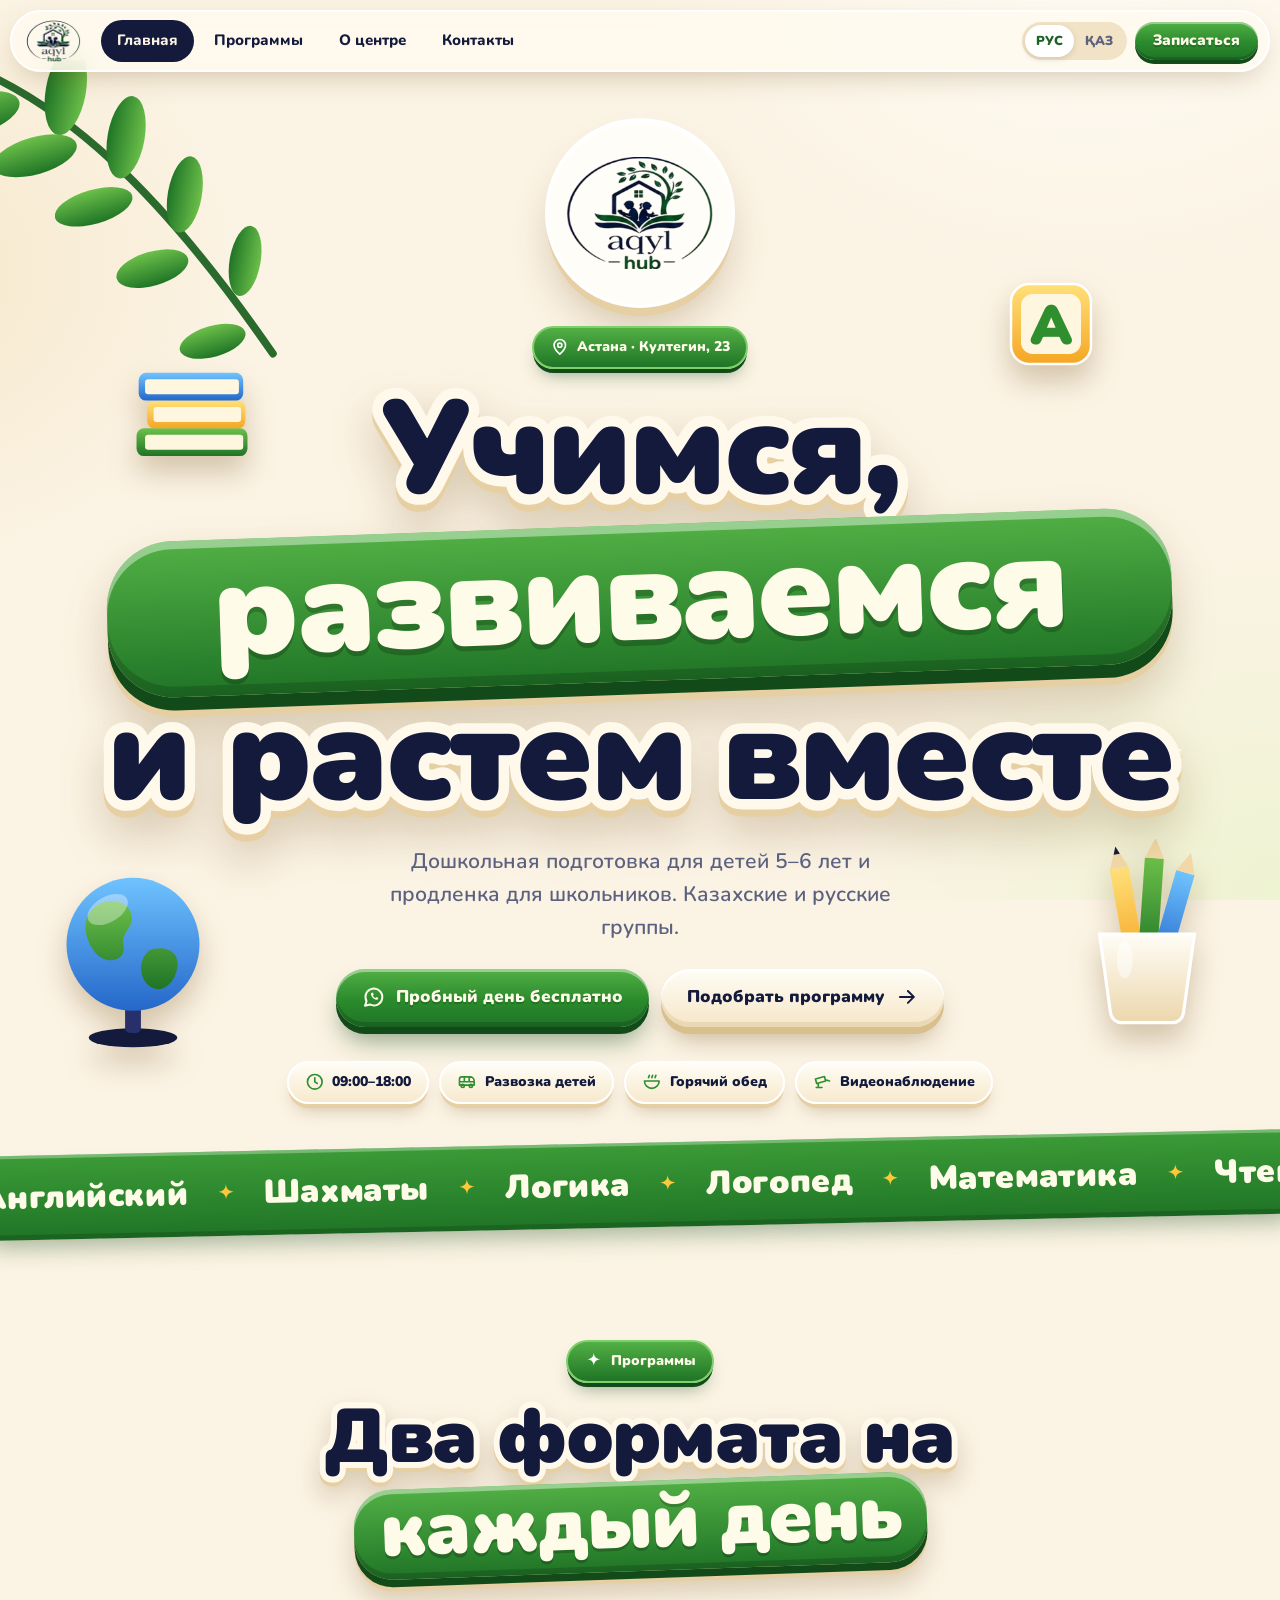
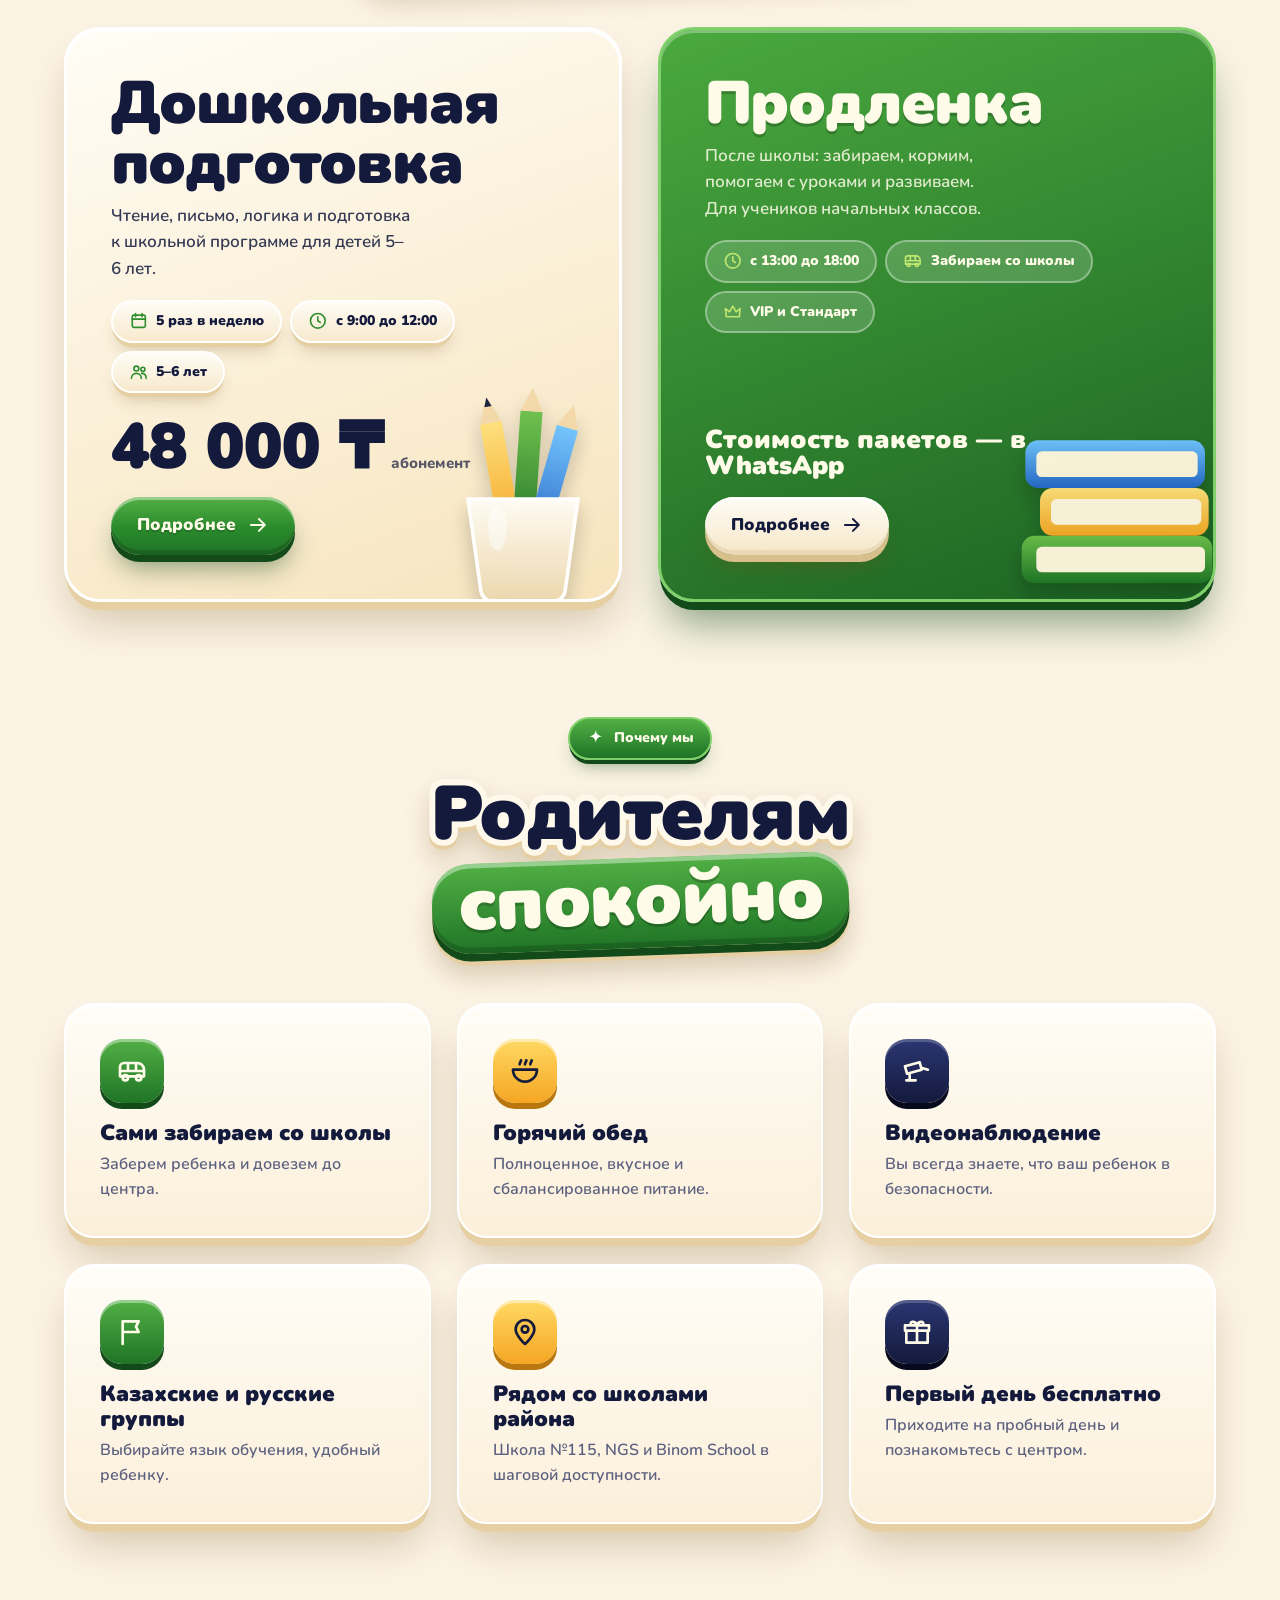
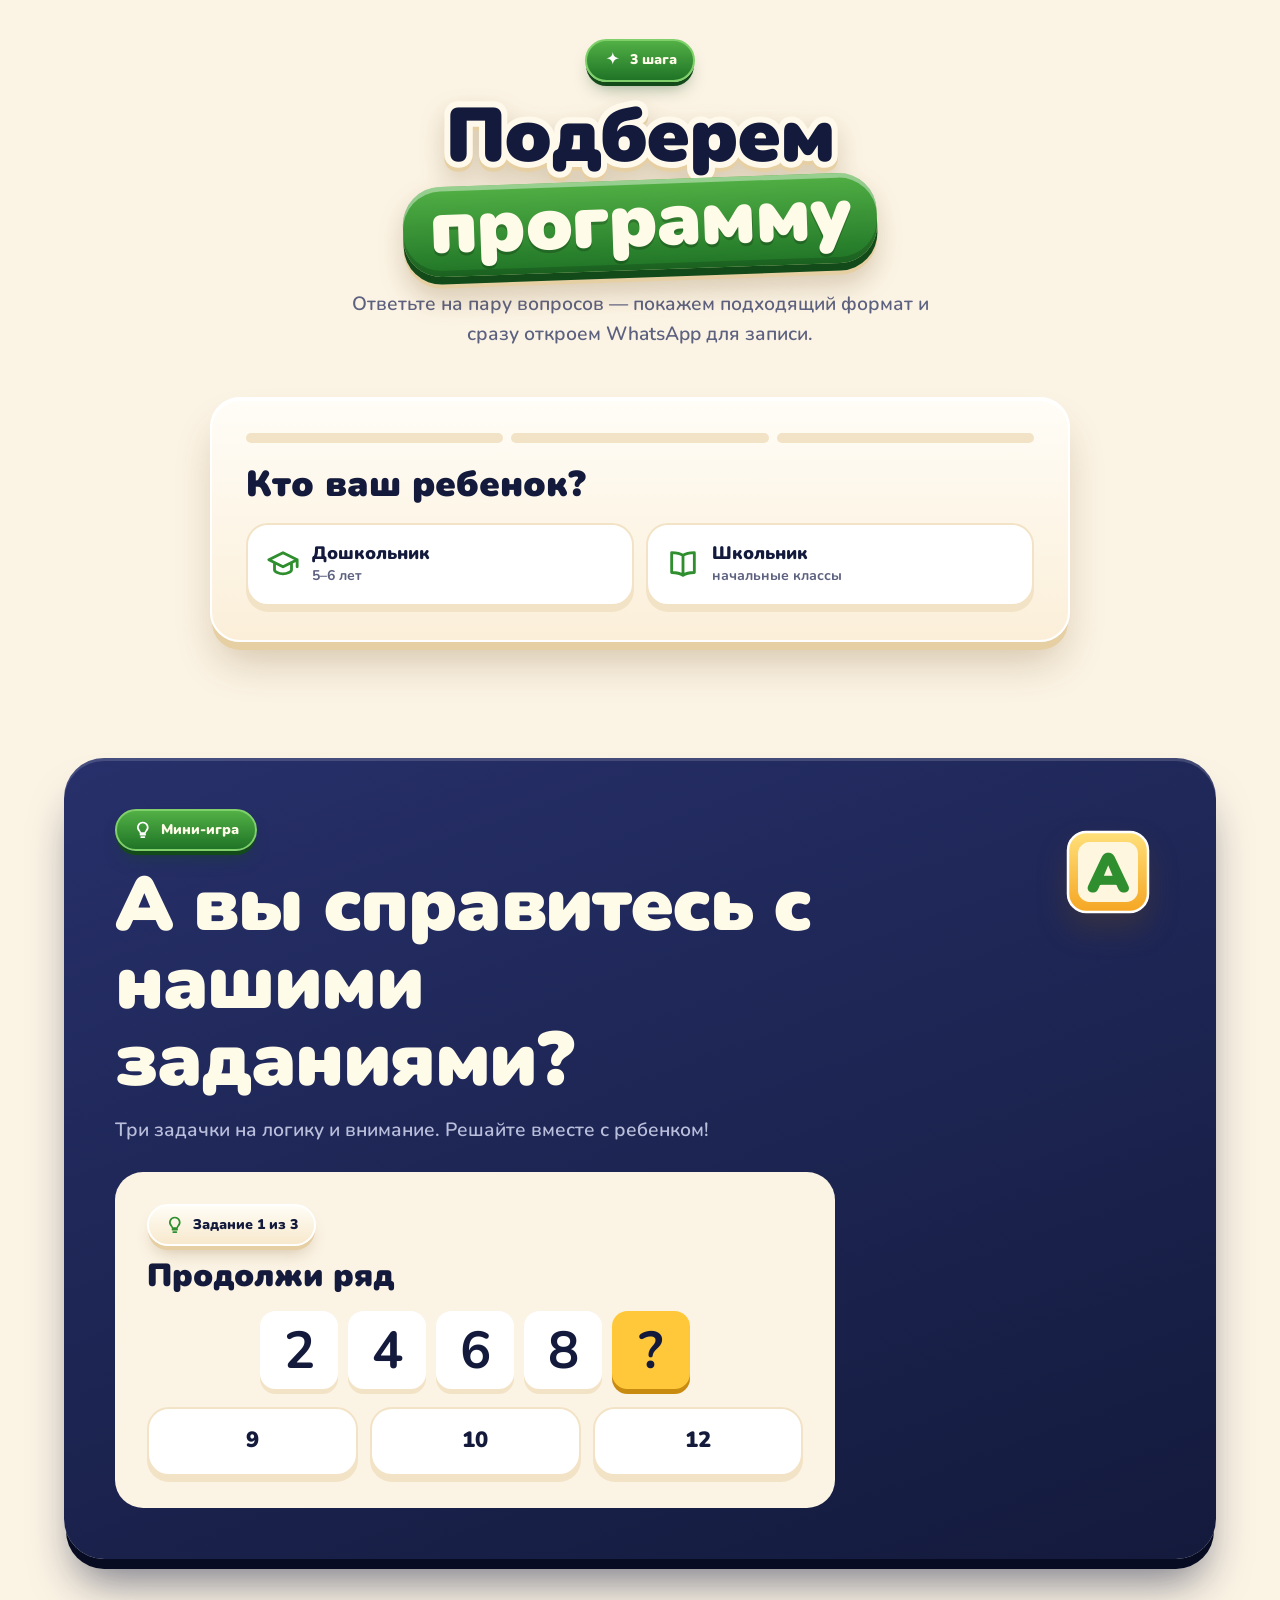
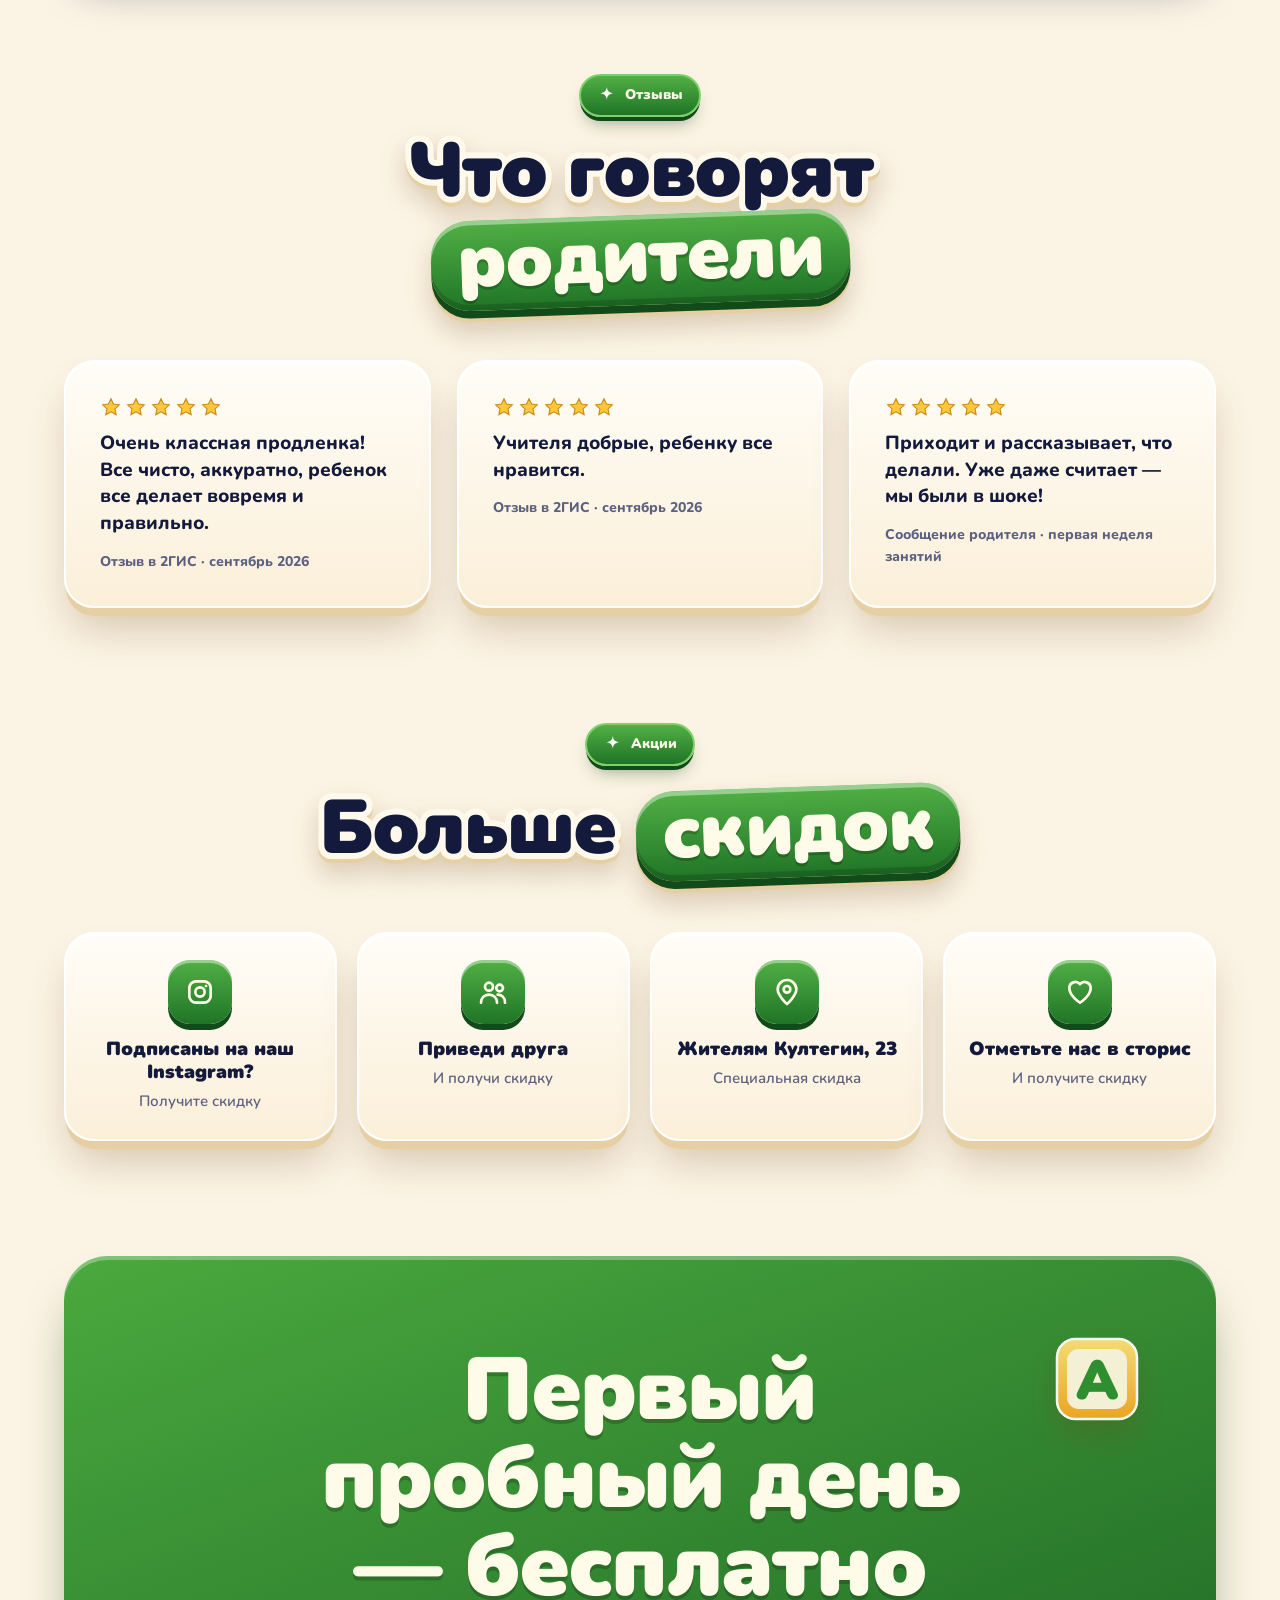
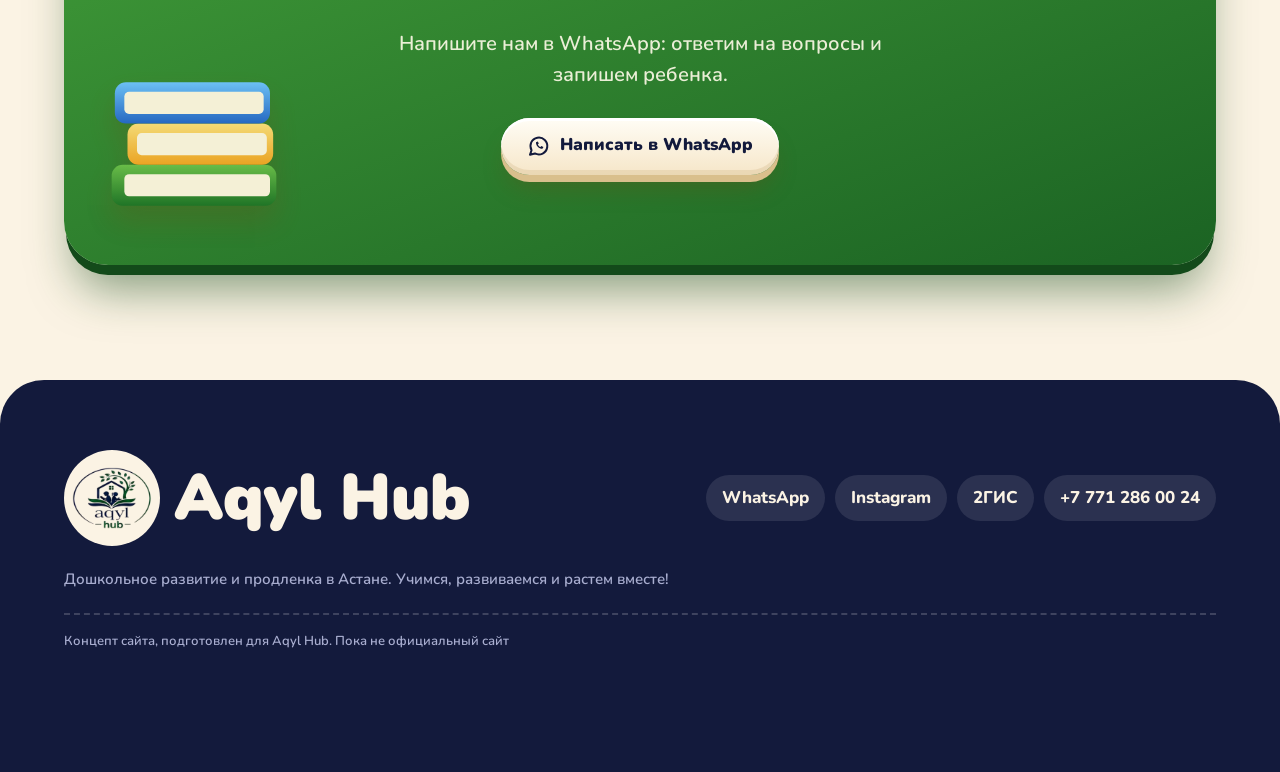
==== commit 6e7cea38: "Cache-bust stylesheet Co-Authored-By: Claude Sonnet 5.5 <noreply@anthropic.com> Claude-Session: http" ====
--- a/index.html
+++ b/index.html
@@ -9,7 +9,7 @@
 <meta name="robots" content="noindex, nofollow">
 <meta name="theme-color" content="#fbf3e4">
 <link rel="icon" href="assets/img/favicon.png">
-<link rel="stylesheet" href="css/style.css">
+<link rel="stylesheet" href="css/style.css?v=2">
 </head>
 <body>
 <svg class="sprite" aria-hidden="true"><defs><linearGradient id="gG" x1="0" y1="0" x2="0" y2="1"><stop offset="0" stop-color="#6cc04a"/><stop offset="1" stop-color="#1f7426"/></linearGradient><linearGradient id="gY" x1="0" y1="0" x2="0" y2="1"><stop offset="0" stop-color="#ffe07a"/><stop offset="1" stop-color="#f5a623"/></linearGradient><linearGradient id="gSea" x1="0" y1="0" x2="0" y2="1"><stop offset="0" stop-color="#6fc3ff"/><stop offset="1" stop-color="#2567c9"/></linearGradient><linearGradient id="gC" x1="0" y1="0" x2="0" y2="1"><stop offset="0" stop-color="#fffdf6"/><stop offset="1" stop-color="#ecd7ad"/></linearGradient></defs><symbol id="i-bus" viewBox="0 0 24 24"><path d="M3 9a3 3 0 0 1 3-3h10a5 5 0 0 1 5 5v5H3zM3 12h18M9 6v6M15 6v6"/><circle cx="7" cy="17" r="2"/><circle cx="17" cy="17" r="2"/></symbol><symbol id="i-bowl" viewBox="0 0 24 24"><path d="M3 11h18a9 9 0 0 1-18 0zM8 7c0-1.500 1-1.500 1-3M12 7c0-1.500 1-1.500 1-3M16 7c0-1.500 1-1.500 1-3"/></symbol><symbol id="i-clock" viewBox="0 0 24 24"><circle cx="12" cy="12" r="9"/><path d="M12 7v5l3 2"/></symbol><symbol id="i-cam" viewBox="0 0 24 24"><path d="M3 8.500l11-3 1.500 5.500-11 3zM15.200 9.500l5 1.500M6.500 13.500V19H11M4 19h5"/></symbol><symbol id="i-book" viewBox="0 0 24 24"><path d="M12 6c-2-1.500-5-2-8-2v14c3 0 6 .5 8 2 2-1.500 5-2 8-2V4c-3 0-6 .5-8 2zM12 6v14"/></symbol><symbol id="i-abc" viewBox="0 0 24 24"><text x="12" y="17" text-anchor="middle" font-family="Nunito,sans-serif" font-weight="900" font-size="15" fill="currentColor" stroke="none">Aa</text></symbol><symbol id="i-chess" viewBox="0 0 24 24"><circle cx="12" cy="7" r="3"/><path d="M10.500 10c0 4-2.500 5-2.500 10h8c0-5-2.500-6-2.500-10M6.500 20h11"/></symbol><symbol id="i-bulb" viewBox="0 0 24 24"><path d="M9 18h6M10 21h4M12 3a6 6 0 0 0-4 10.500c.7.700 1 1.500 1 2.500h6c0-1 .3-1.800 1-2.500A6 6 0 0 0 12 3z"/></symbol><symbol id="i-talk" viewBox="0 0 24 24"><path d="M4 5h16v11H9l-5 4zM8.500 10.500h.01M12 10.500h.01M15.500 10.500h.01"/></symbol><symbol id="i-gift" viewBox="0 0 24 24"><path d="M4 11h16v9H4zM3 7h18v4H3zM12 7v13M12 7c-1.500-4-6-3-4.500 0M12 7c1.500-4 6-3 4.500 0"/></symbol><symbol id="i-key" viewBox="0 0 24 24"><circle cx="8" cy="15" r="4"/><path d="M11 12l8-8M16 7l3 3"/></symbol><symbol id="i-pin" viewBox="0 0 24 24"><path d="M12 21s7-6.200 7-11a7 7 0 1 0-14 0c0 4.800 7 11 7 11z"/><circle cx="12" cy="10" r="2.500"/></symbol><symbol id="i-cal" viewBox="0 0 24 24"><rect x="4" y="5" width="16" height="15" rx="2"/><path d="M4 10h16M8 3v4M16 3v4"/></symbol><symbol id="i-check" viewBox="0 0 24 24"><path d="M5 12.500l4.500 4.500L19 7.500"/></symbol><symbol id="i-crown" viewBox="0 0 24 24"><path d="M4 18h16l1-10-5 4-4-7-4 7-5-4z"/></symbol><symbol id="i-star" viewBox="0 0 24 24"><path d="M12 3l2.700 5.800 6.300.800-4.600 4.400 1.200 6.300L12 17.300 6.400 20.300l1.200-6.300L3 9.600l6.300-.800z"/></symbol><symbol id="i-users" viewBox="0 0 24 24"><circle cx="9" cy="8" r="3"/><circle cx="17" cy="9" r="2.500"/><path d="M3 20c0-3.500 2.500-6 6-6s6 2.500 6 6M15.500 14c3 0 5.500 2 5.500 6"/></symbol><symbol id="i-heart" viewBox="0 0 24 24"><path d="M12 20s-8-5-8-11a4.500 4.500 0 0 1 8-2.800A4.500 4.500 0 0 1 20 9c0 6-8 11-8 11z"/></symbol><symbol id="i-cap" viewBox="0 0 24 24"><path d="M2 9l10-5 10 5-10 5zM6 11.500V16c0 1.500 3 3 6 3s6-1.500 6-3v-4.500M22 9v5"/></symbol><symbol id="i-calc" viewBox="0 0 24 24"><rect x="5" y="3" width="14" height="18" rx="2"/><path d="M8 7h8M8 12h.01M12 12h.01M16 12h.01M8 16h.01M12 16h.01M16 16h.01"/></symbol><symbol id="i-pen" viewBox="0 0 24 24"><path d="M4 20l1-4L16 5l3 3L8 19zM14 7l3 3"/></symbol><symbol id="i-flag" viewBox="0 0 24 24"><path d="M5 21V4M5 4h12l-2 4 2 4H5"/></symbol><symbol id="i-insta" viewBox="0 0 24 24"><rect x="4" y="4" width="16" height="16" rx="5"/><circle cx="12" cy="12" r="3.500"/><path d="M16.500 7.500h.01"/></symbol><symbol id="i-arrow" viewBox="0 0 24 24"><path d="M5 12h14M13 6l6 6-6 6"/></symbol><symbol id="i-wa" viewBox="0 0 24 24"><path d="M3 21l1.600-4.700A8.500 8.500 0 1 1 8 19.600L3 21z"/><path d="M9 8.400c0 3.600 3 6.600 6.600 6.600l1-1.800-2.200-1-.8 1c-1.200-.5-2.200-1.500-2.700-2.700l1-.8-1-2.200L9 8.400z" fill="currentColor" stroke="none"/></symbol><symbol id="i-phone" viewBox="0 0 24 24"><path d="M5 4h4l2 5-2.500 1.500a11 11 0 0 0 5 5L15 13l5 2v4a2 2 0 0 1-2 2A16 16 0 0 1 3 6a2 2 0 0 1 2-2z"/></symbol><symbol id="i-spark" viewBox="0 0 24 24"><path d="M12 2c.6 5 2.400 7 8 8-5.600 1-7.400 3-8 8-.6-5-2.400-7-8-8 5.600-1 7.400-3 8-8z" fill="currentColor" stroke="none"/></symbol><symbol id="t-globe" viewBox="0 0 120 120"><ellipse cx="60" cy="111" rx="28" ry="6" fill="#131a3c"/><rect x="55" y="90" width="10" height="18" rx="3" fill="#27306a"/><circle cx="60" cy="52" r="42" fill="url(#gSea)"/><path d="M34 30c9-9 23-6 25 3s-7 11-5 20-11 13-18 4-8-20-2-27zM70 56c9-4 20 0 18 11s-11 17-18 11-6-17 0-22z" fill="url(#gG)"/><ellipse cx="44" cy="30" rx="14" ry="8" fill="#fff" opacity=".35" transform="rotate(-30 44 30)"/></symbol><symbol id="t-pencils" viewBox="0 0 120 120"><g transform="rotate(-10 48 50)"><rect x="42" y="18" width="12" height="60" fill="url(#gY)"/><path d="M42 18l6-14 6 14z" fill="#f3d9a8"/><path d="M46 9l2-5 2 5z" fill="#131a3c"/></g><g transform="rotate(4 62 50)"><rect x="56" y="12" width="12" height="66" fill="url(#gG)"/><path d="M56 12l6-13 6 13z" fill="#f3d9a8"/></g><g transform="rotate(16 76 50)"><rect x="70" y="20" width="12" height="60" fill="url(#gSea)"/><path d="M70 20l6-13 6 13z" fill="#f3d9a8"/></g><path d="M30 60h60l-7 50a7 7 0 0 1-7 6H44a7 7 0 0 1-7-6z" fill="url(#gC)" stroke="#fff" stroke-width="2"/><ellipse cx="46" cy="76" rx="5" ry="12" fill="#fff" opacity=".5"/></symbol><symbol id="t-books" viewBox="0 0 120 120"><rect x="8" y="80" width="104" height="26" rx="7" fill="url(#gG)"/><rect x="16" y="86" width="92" height="14" rx="3" fill="#fff6df"/><rect x="18" y="54" width="92" height="26" rx="7" fill="url(#gY)"/><rect x="24" y="60" width="82" height="14" rx="3" fill="#fff6df"/><rect x="10" y="28" width="98" height="26" rx="7" fill="url(#gSea)"/><rect x="16" y="34" width="88" height="14" rx="3" fill="#fff6df"/></symbol><symbol id="t-cube" viewBox="0 0 120 120"><rect x="12" y="12" width="96" height="96" rx="22" fill="url(#gY)" stroke="#fff" stroke-width="3"/><rect x="24" y="24" width="72" height="72" rx="14" fill="#fff6df"/><text x="60" y="84" text-anchor="middle" font-family="Nunito,sans-serif" font-weight="1000" font-size="66" fill="#2f8f2f">A</text></symbol><symbol id="t-leaves" viewBox="0 0 220 220"><path d="M4 6C60 30 120 80 196 190" fill="none" stroke="#2a6a2c" stroke-width="5" stroke-linecap="round"/><ellipse cx="3" cy="35" rx="30" ry="13" transform="rotate(-16 3 35)" fill="url(#gG)"/><ellipse cx="62" cy="20" rx="29" ry="13" transform="rotate(100 62 20)" fill="url(#gG)"/><ellipse cx="42" cy="62" rx="28" ry="12" transform="rotate(-16 42 62)" fill="url(#gG)"/><ellipse cx="101" cy="50" rx="27" ry="12" transform="rotate(100 101 50)" fill="url(#gG)"/><ellipse cx="80" cy="95" rx="26" ry="11" transform="rotate(-16 80 95)" fill="url(#gG)"/><ellipse cx="139" cy="87" rx="25" ry="11" transform="rotate(100 139 87)" fill="url(#gG)"/><ellipse cx="118" cy="135" rx="24" ry="11" transform="rotate(-16 118 135)" fill="url(#gG)"/><ellipse cx="178" cy="130" rx="23" ry="10" transform="rotate(100 178 130)" fill="url(#gG)"/><ellipse cx="157" cy="182" rx="22" ry="10" transform="rotate(-16 157 182)" fill="url(#gG)"/></symbol></svg>
--- a/css/style.css
+++ b/css/style.css
@@ -39,7 +39,7 @@
 .header.hide{transform:translateY(-140%)}
 .logo{display:flex;align-items:center;gap:8px;font-weight:1000;font-size:19px;letter-spacing:-.01em}
 .logo img{height:42px;width:auto}
-.nav{display:flex;gap:4px}
+.nav{display:flex;gap:4px;margin-right:auto;margin-left:10px}
 .nav a{padding:9px 16px;border-radius:99px;font-weight:800;font-size:15px;transition:background .25s,color .25s}
 .nav a:hover{background:var(--cream2)}
 .nav a.active{background:var(--navy);color:var(--cream)}
@@ -265,7 +265,7 @@
   body{font-size:16px}
   .burger{display:block}
   .header .btn--sm{display:none}
-  .nav{position:fixed;left:0;right:0;top:66px;flex-direction:column;gap:8px;padding:14px;border-radius:30px;background:#fffaf0;border:2px solid #fff;box-shadow:0 24px 50px -10px rgba(110,75,20,.5);opacity:0;transform:translateY(-16px) scale(.96);pointer-events:none;transition:.35s var(--spring)}
+  .nav{margin:0;position:fixed;left:0;right:0;top:66px;flex-direction:column;gap:8px;padding:14px;border-radius:30px;background:#fffaf0;border:2px solid #fff;box-shadow:0 24px 50px -10px rgba(110,75,20,.5);opacity:0;transform:translateY(-16px) scale(.96);pointer-events:none;transition:.35s var(--spring)}
   body.menu .nav{opacity:1;transform:none;pointer-events:auto}
   .nav a{font-size:22px;font-weight:1000;padding:14px 20px;background:var(--cream)}
   .hero{padding-top:104px;justify-content:flex-start}
